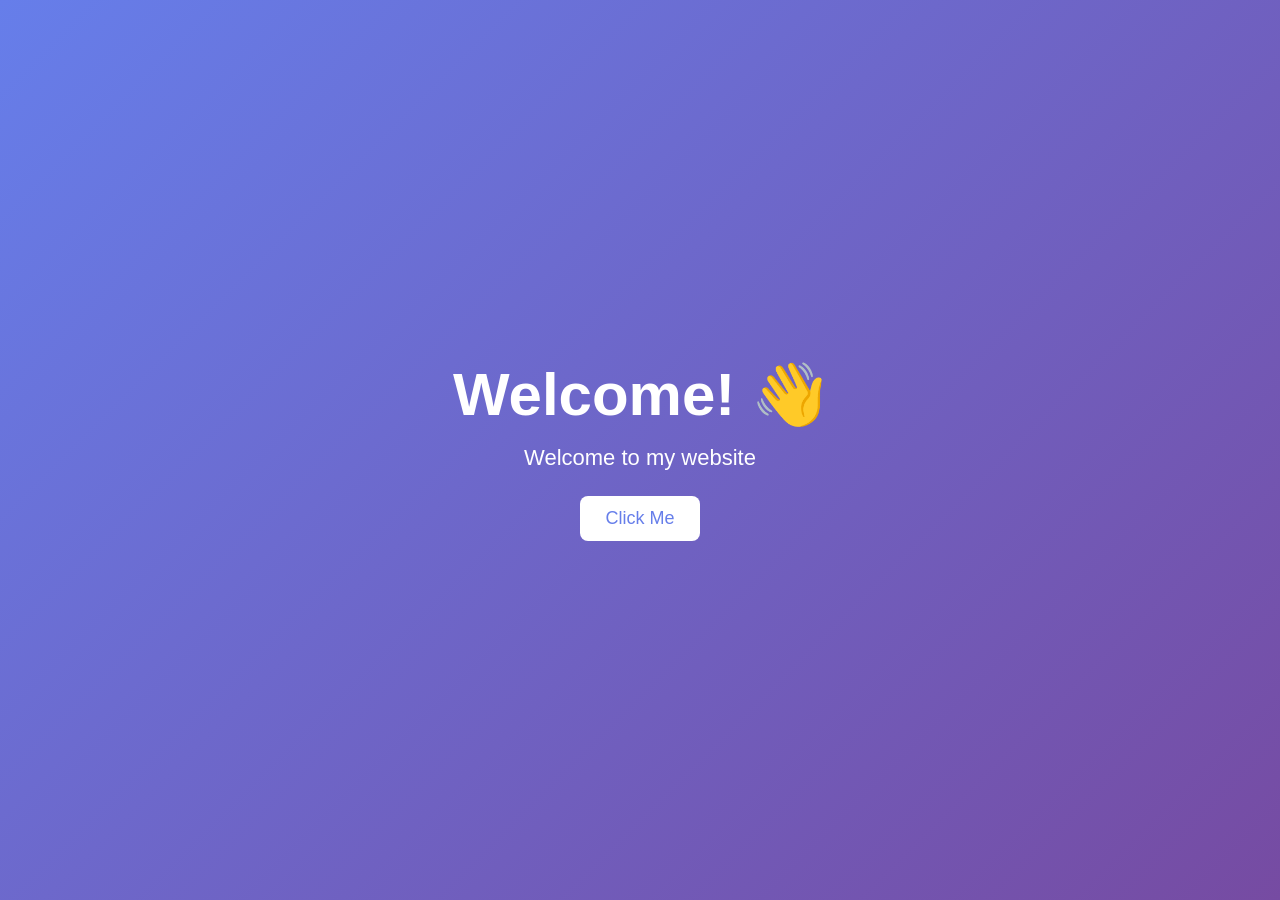
==== index.html @ 15f1fcc9 "Update index.html" ====
<!DOCTYPE html>
<html lang="en">
<head>
  <meta charset="UTF-8">
  <meta name="viewport" content="width=device-width, initial-scale=1.0">
  <title>Welcome</title>

  <style>
    * {
      margin: 0;
      padding: 0;
      box-sizing: border-box;
    }

    body {
      height: 100vh;
      display: flex;
      justify-content: center;
      align-items: center;
      font-family: Arial, sans-serif;
      background: linear-gradient(135deg, #667eea, #764ba2);
    }

    .welcome-box {
      text-align: center;
      color: white;
    }

    h1 {
      font-size: 60px;
      margin-bottom: 15px;
    }

    p {
      font-size: 22px;
      margin-bottom: 25px;
    }

    button {
      padding: 12px 25px;
      border: none;
      border-radius: 8px;
      background: white;
      color: #667eea;
      font-size: 18px;
      cursor: pointer;
    }

    button:hover {
      background: #eee;
    }
  </style>
</head>

<body>

  <div class="welcome-box">
    <h1>Welcome! 👋</h1>
    <p id="message">Welcome to my website</p>
    <button onclick="showMessage()">Click Me</button>
  </div>

  <script>
    function showMessage() {
      document.getElementById("message").textContent =
        "Thanks for visiting! 🎉";
    }
  </script>

</body>
</html>
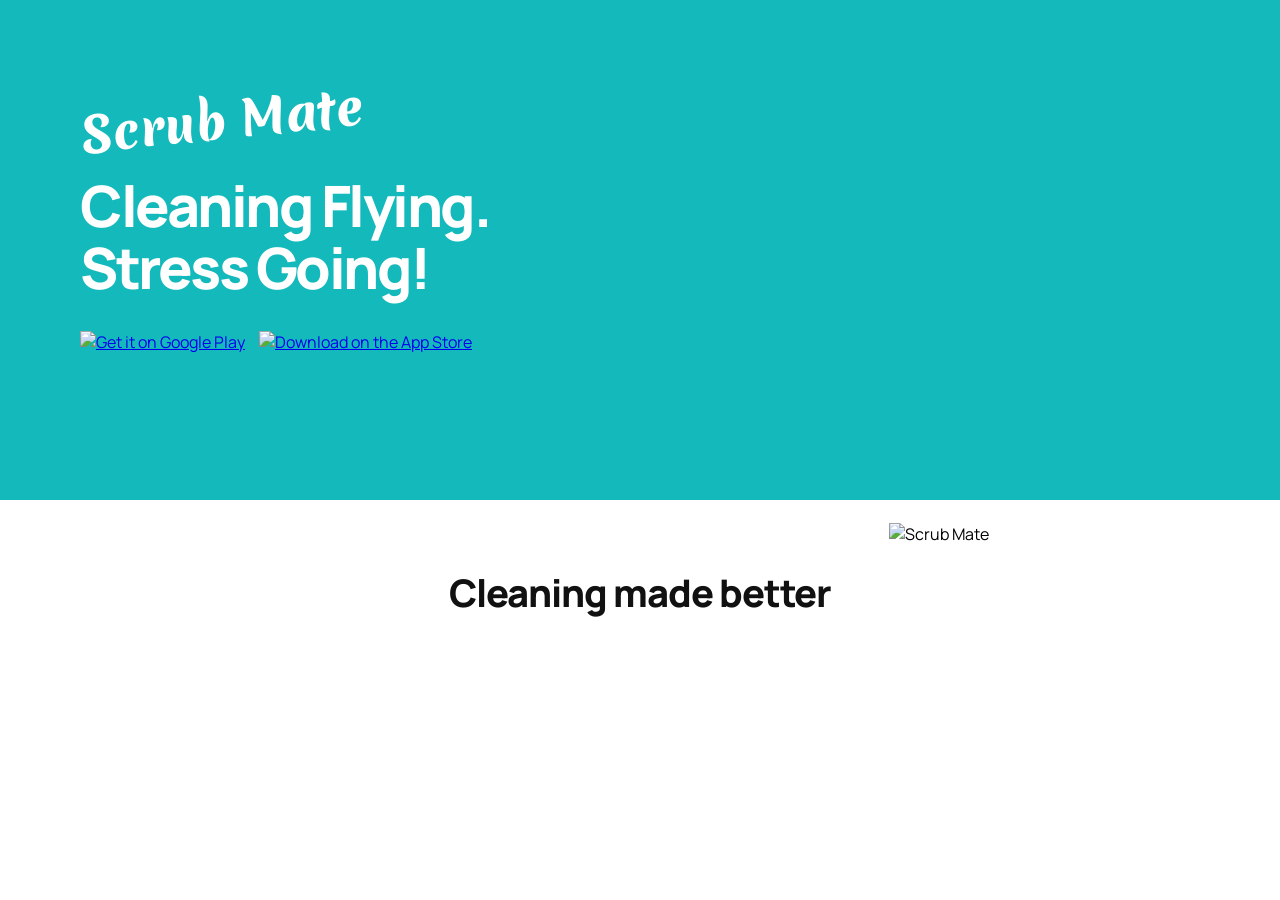
==== commit d9d8ad48: "Update index.html" ====
--- a/index.html
+++ b/index.html
@@ -1,72 +1,535 @@
 <!DOCTYPE html>
 <html lang="en">
 <head>
-  <meta charset="UTF-8">
-  <meta name="viewport" content="width=device-width, initial-scale=1.0">
-  <title>Welcome</title>
-
-  <style>
-    * {
-      margin: 0;
-      padding: 0;
-      box-sizing: border-box;
-    }
-
-    body {
-      height: 100vh;
-      display: flex;
-      justify-content: center;
-      align-items: center;
-      font-family: Arial, sans-serif;
-      background: linear-gradient(135deg, #667eea, #764ba2);
-    }
-
-    .welcome-box {
-      text-align: center;
-      color: white;
-    }
-
-    h1 {
-      font-size: 60px;
-      margin-bottom: 15px;
-    }
-
-    p {
-      font-size: 22px;
-      margin-bottom: 25px;
-    }
-
-    button {
-      padding: 12px 25px;
-      border: none;
-      border-radius: 8px;
-      background: white;
-      color: #667eea;
-      font-size: 18px;
-      cursor: pointer;
-    }
-
-    button:hover {
-      background: #eee;
-    }
-  </style>
+<meta charset="UTF-8">
+<meta name="viewport" content="width=device-width, initial-scale=1.0">
+
+<title>Scrub Mate</title>
+
+<link rel="preconnect" href="https://fonts.googleapis.com">
+<link rel="preconnect" href="https://fonts.gstatic.com" crossorigin>
+<link href="https://fonts.googleapis.com/css2?family=Manrope:wght@500;600;700;800&family=Merienda:wght@700;800&display=swap" rel="stylesheet">
+
+<style>
+
+*{
+    margin:0;
+    padding:0;
+    box-sizing:border-box;
+}
+
+body{
+    font-family:"Manrope",sans-serif;
+    background:#fff;
+}
+
+
+/* =========================
+   HERO - LAPTOP
+========================= */
+
+.scrubHero{
+    width:100%;
+    height:500px;
+    background:#14b9bb;
+
+    display:flex;
+    align-items:center;
+
+    overflow:visible;
+
+    position:relative;
+    z-index:1;
+}
+
+.scrubHeroInner{
+    width:min(1120px, calc(100% - 50px));
+    height:100%;
+    margin:auto;
+
+    display:grid;
+    grid-template-columns:.9fr 1.1fr;
+    align-items:center;
+    gap:45px;
+}
+
+
+/* =========================
+   LEFT
+========================= */
+
+.scrubHeroLeft{
+    position:relative;
+    z-index:5;
+    transform:translateY(-10px);
+}
+
+.scrubLogo{
+    display:inline-block;
+    margin-bottom:30px;
+
+    font-family:"Merienda",cursive;
+    font-size:48px;
+    font-weight:800;
+    line-height:1;
+
+    color:#fff;
+
+    transform:rotate(-6deg);
+    transform-origin:center;
+}
+
+.scrubTitle{
+    max-width:520px;
+
+    color:#fff;
+
+    font-size:57px;
+    font-weight:800;
+    line-height:1.08;
+    letter-spacing:-2.5px;
+}
+
+.scrubTitle span{
+    display:block;
+}
+
+
+/* =========================
+   STORE IMAGES
+========================= */
+
+.scrubStores{
+    margin-top:32px;
+
+    display:flex;
+    align-items:center;
+    gap:14px;
+}
+
+.scrubStores a{
+    display:block;
+}
+
+.scrubStores img{
+    display:block;
+    width:auto;
+    height:52px;
+
+    object-fit:contain;
+
+    transition:transform .18s ease;
+}
+
+.scrubStores a:hover img{
+    transform:translateY(-2px);
+}
+
+.scrubStores a:active img{
+    transform:scale(.97);
+}
+
+
+/* =========================
+   RIGHT IMAGE - LAPTOP
+========================= */
+
+.scrubHeroRight{
+    position:relative;
+
+    width:100%;
+    height:100%;
+
+    display:flex;
+    align-items:flex-end;
+    justify-content:center;
+
+    overflow:visible;
+}
+
+.scrubHeroImage{
+    display:block;
+    width:auto;
+
+    max-width:680px;
+    max-height:485px;
+
+    object-fit:contain;
+
+    /* LAPTOP LOCKED */
+    transform:translate(35px, 45px);
+
+    position:relative;
+    z-index:3;
+}
+
+
+/* =========================
+   CLEANING MADE BETTER
+========================= */
+
+.cleaningBetterSection{
+    width:100%;
+    padding:70px 15px 35px;
+
+    background:#fff;
+    text-align:center;
+}
+
+.cleaningBetterSection h2{
+    margin:0;
+
+    color:#111;
+
+    font-family:"Manrope",sans-serif;
+    font-size:38px;
+    font-weight:800;
+    line-height:1.2;
+    letter-spacing:-1.2px;
+
+    white-space:nowrap;
+}
+
+
+/* =========================
+   TABLET
+========================= */
+
+@media(max-width:900px){
+
+    .scrubLogo{
+        font-size:42px;
+    }
+
+    .scrubTitle{
+        font-size:48px;
+    }
+
+    .scrubHeroImage{
+        max-width:540px;
+        max-height:450px;
+
+        transform:translate(20px, 28px);
+    }
+}
+
+
+/* =========================
+   MOBILE
+========================= */
+
+@media(max-width:700px){
+
+    .scrubHero{
+        width:100%;
+
+        height:650px;
+        min-height:0;
+
+        background:#14b9bb;
+
+        display:block;
+        position:relative;
+
+        overflow:visible;
+
+        /* HEADING KONCHAM KINDA */
+        margin-bottom:82px;
+    }
+
+
+    .scrubHeroInner{
+        width:100%;
+
+        height:650px;
+        min-height:0;
+
+        margin:0;
+
+        padding:
+            calc(env(safe-area-inset-top, 0px) + 22px)
+            14px
+            0;
+
+        display:flex;
+        flex-direction:column;
+
+        gap:0;
+
+        text-align:center;
+    }
+
+
+    .scrubHeroLeft{
+        width:100%;
+
+        display:flex;
+        flex-direction:column;
+        align-items:center;
+
+        transform:none;
+
+        position:relative;
+        z-index:5;
+    }
+
+
+    .scrubLogo{
+        display:inline-block;
+
+        margin:0 0 38px;
+
+        font-size:39px;
+        line-height:1;
+
+        transform:rotate(-6deg);
+    }
+
+
+    .scrubTitle{
+        width:100%;
+        max-width:390px;
+
+        margin:0 auto;
+
+        font-size:42px;
+        line-height:1.08;
+        letter-spacing:-1.8px;
+
+        text-align:center;
+    }
+
+
+    .scrubStores{
+        width:100%;
+
+        margin-top:38px;
+
+        display:flex;
+        align-items:center;
+        justify-content:center;
+
+        gap:12px;
+    }
+
+
+    .scrubStores img{
+        width:auto;
+        height:45px;
+    }
+
+
+    /* =========================
+       MAIN IMAGE
+    ========================= */
+
+    .scrubHeroRight{
+        width:100%;
+        height:auto;
+        min-height:0;
+
+        margin-top:48px;
+
+        display:flex;
+        align-items:flex-start;
+        justify-content:center;
+
+        overflow:visible;
+
+        position:relative;
+        z-index:3;
+    }
+
+
+    .scrubHeroImage{
+        display:block;
+
+        width:100%;
+        max-width:470px;
+
+        height:auto;
+        max-height:none;
+
+        object-fit:contain;
+
+        transform:none;
+
+        position:relative;
+        z-index:3;
+    }
+
+
+    /* =========================
+       MOBILE NEXT SECTION
+    ========================= */
+
+    .cleaningBetterSection{
+        padding:10px 10px 25px;
+    }
+
+    .cleaningBetterSection h2{
+        /* FONT SIZE REDUCED */
+        font-size:24px;
+        line-height:1.2;
+        letter-spacing:-0.5px;
+
+        white-space:nowrap;
+    }
+}
+
+
+/* =========================
+   SMALL MOBILE
+========================= */
+
+@media(max-width:390px){
+
+    .scrubHero{
+        height:620px;
+
+        /* KONCHAM KINDA */
+        margin-bottom:72px;
+    }
+
+
+    .scrubHeroInner{
+        height:620px;
+
+        padding-top:
+            calc(env(safe-area-inset-top, 0px) + 18px);
+
+        padding-left:10px;
+        padding-right:10px;
+    }
+
+
+    .scrubLogo{
+        font-size:35px;
+        margin-bottom:32px;
+    }
+
+
+    .scrubTitle{
+        max-width:355px;
+
+        font-size:37px;
+        line-height:1.08;
+    }
+
+
+    .scrubStores{
+        margin-top:32px;
+        gap:9px;
+    }
+
+
+    .scrubStores img{
+        height:40px;
+    }
+
+
+    .scrubHeroRight{
+        margin-top:42px;
+    }
+
+
+    .scrubHeroImage{
+        width:100%;
+        max-width:430px;
+
+        height:auto;
+        max-height:none;
+
+        transform:none;
+    }
+
+
+    .cleaningBetterSection{
+        padding:8px 8px 25px;
+    }
+
+
+    .cleaningBetterSection h2{
+        /* SMALL MOBILE TEXT */
+        font-size:22px;
+        letter-spacing:-0.4px;
+
+        white-space:nowrap;
+    }
+}
+
+</style>
 </head>
 
 <body>
 
-  <div class="welcome-box">
-    <h1>Welcome! 👋</h1>
-    <p id="message">Welcome to my website</p>
-    <button onclick="showMessage()">Click Me</button>
-  </div>
-
-  <script>
-    function showMessage() {
-      document.getElementById("message").textContent =
-        "Thanks for visiting! 🎉";
-    }
-  </script>
+
+<!-- =========================
+     HERO
+========================= -->
+
+<section class="scrubHero">
+
+    <div class="scrubHeroInner">
+
+
+        <!-- LEFT -->
+        <div class="scrubHeroLeft">
+
+            <div class="scrubLogo">
+                Scrub Mate
+            </div>
+
+
+            <h1 class="scrubTitle">
+                Cleaning Flying.
+                <span>Stress Going!</span>
+            </h1>
+
+
+            <div class="scrubStores">
+
+                <a href="#">
+                    <img
+                        src="google.avif"
+                        alt="Get it on Google Play">
+                </a>
+
+                <a href="#">
+                    <img
+                        src="app.avif"
+                        alt="Download on the App Store">
+                </a>
+
+            </div>
+
+        </div>
+
+
+        <!-- RIGHT -->
+        <div class="scrubHeroRight">
+
+            <img
+                src="main.webp"
+                class="scrubHeroImage"
+                alt="Scrub Mate">
+
+        </div>
+
+
+    </div>
+
+</section>
+
+
+<!-- =========================
+     CLEANING MADE BETTER
+========================= -->
+
+<section class="cleaningBetterSection">
+    <h2>Cleaning made better</h2>
+</section>
+
 
 </body>
 </html>
-
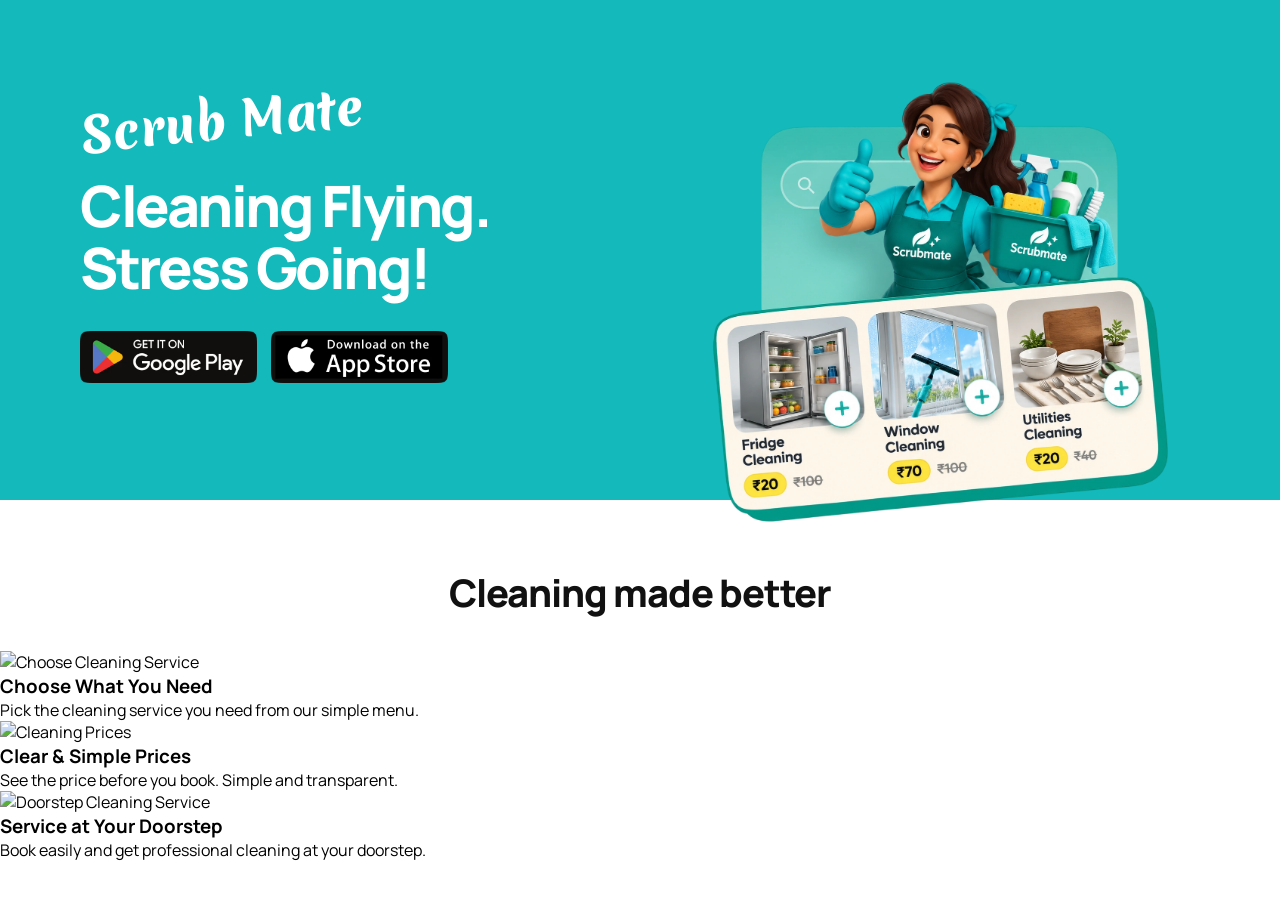
==== commit 7daa67fd: "Update index.html" ====
--- a/index.html
+++ b/index.html
@@ -459,6 +459,7 @@
 }
 
 </style>
+ <link rel="stylesheet" href="rights.css">
 </head>
 
 <body>
@@ -529,7 +530,66 @@
 <section class="cleaningBetterSection">
     <h2>Cleaning made better</h2>
 </section>
-
+<section class="scrubBenefits">
+
+    <!-- CARD 1 : MENU -->
+    <div class="scrubBenefitCard">
+
+        <div class="scrubBenefitImage">
+            <img src="f1.webp" alt="Choose Cleaning Service">
+
+            <span class="scrubImageLine"></span>
+        </div>
+
+        <div class="scrubBenefitContent">
+            <h3>Choose What You Need</h3>
+
+            <p>
+                Pick the cleaning service you need from our simple menu.
+            </p>
+        </div>
+
+    </div>
+
+
+    <!-- CARD 2 : PRICES -->
+    <div class="scrubBenefitCard">
+
+        <div class="scrubBenefitImage">
+            <img src="f2.webp" alt="Cleaning Prices">
+
+            <span class="scrubImageLine"></span>
+        </div>
+
+        <div class="scrubBenefitContent">
+            <h3>Clear & Simple Prices</h3>
+
+            <p>
+                See the price before you book. Simple and transparent.
+            </p>
+        </div>
+
+    </div>
+
+
+    <!-- CARD 3 : DOORSTEP -->
+    <div class="scrubBenefitCard scrubDoorstepCard">
+
+        <div class="scrubBenefitImage">
+            <img src="f3.webp" alt="Doorstep Cleaning Service">
+        </div>
+
+        <div class="scrubBenefitContent">
+            <h3>Service at Your Doorstep</h3>
+
+            <p>
+                Book easily and get professional cleaning at your doorstep.
+            </p>
+        </div>
+
+    </div>
+
+</section>
 
 </body>
 </html>
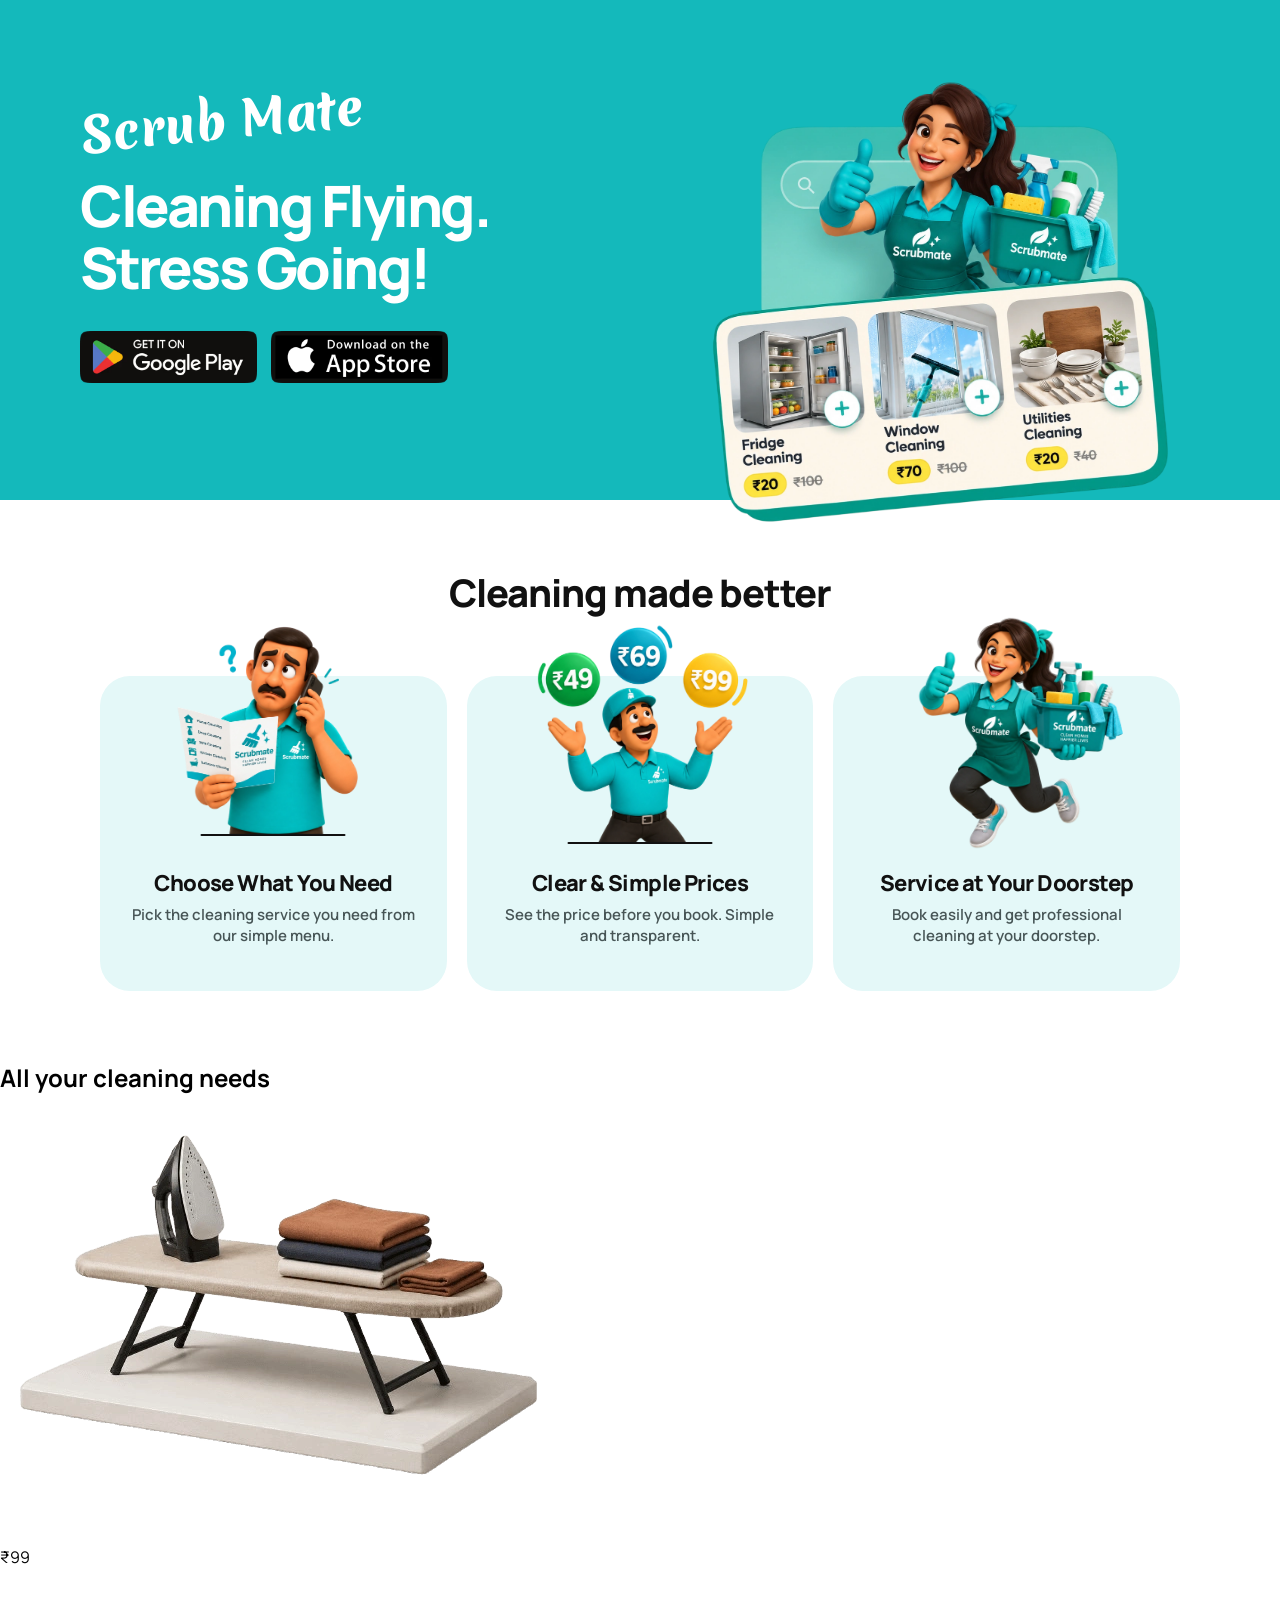
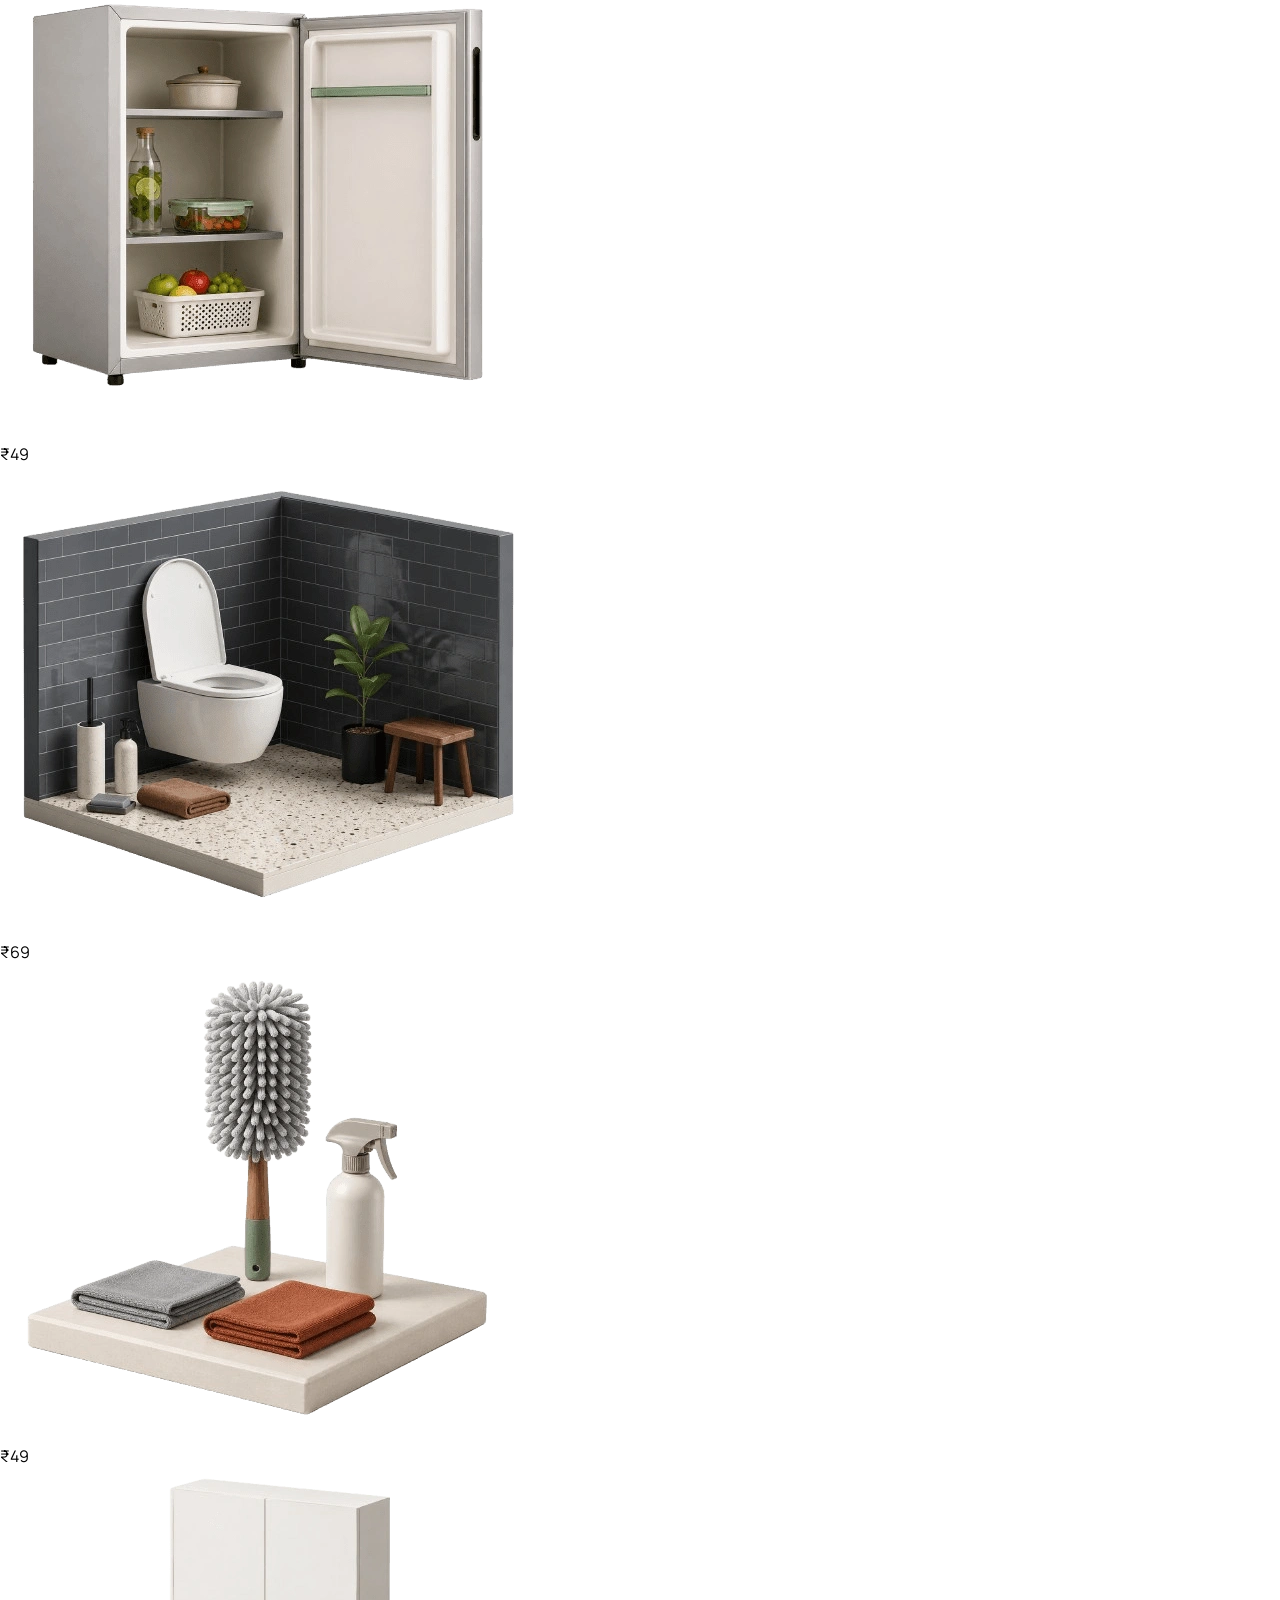
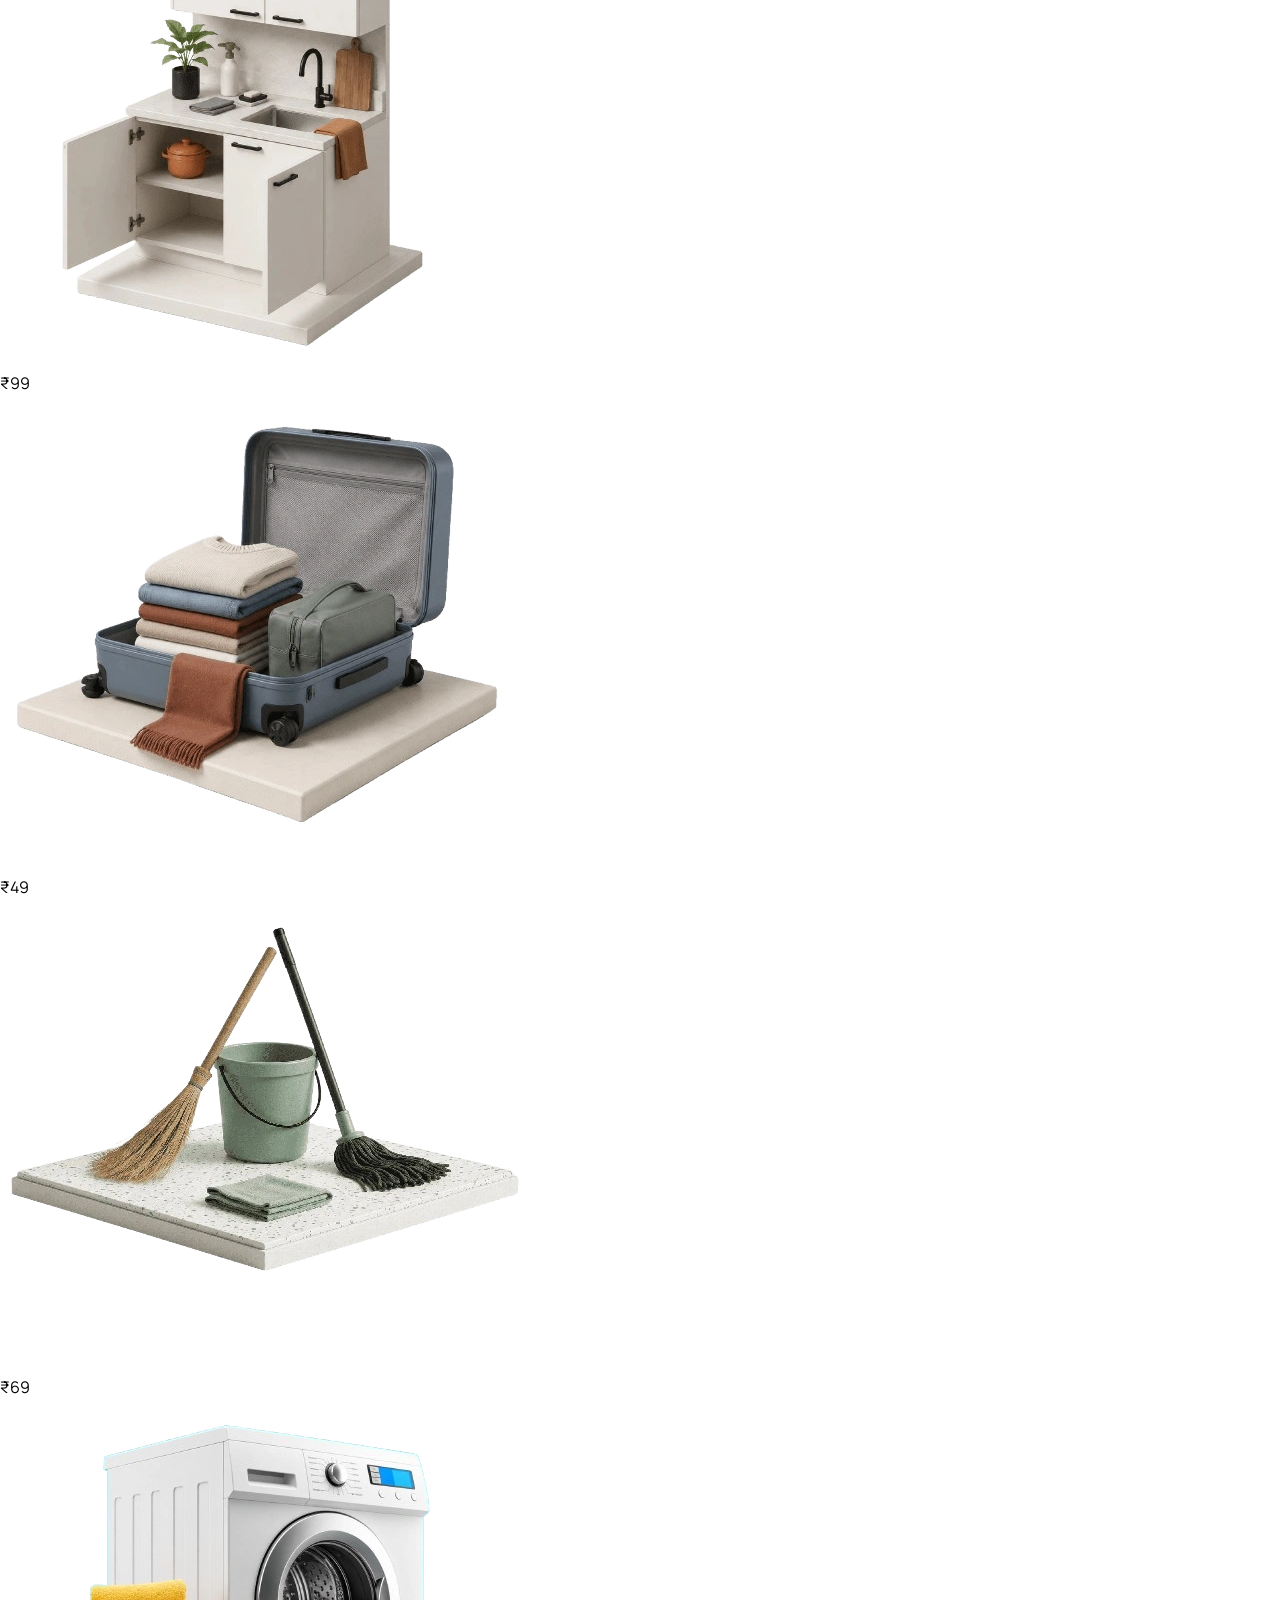
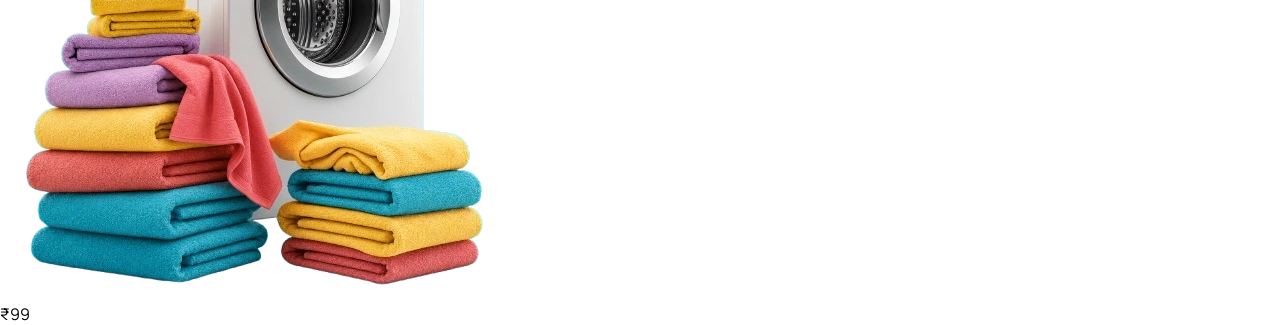
==== commit 413dedc3: "Update index.html" ====
--- a/index.html
+++ b/index.html
@@ -460,6 +460,7 @@
 
 </style>
  <link rel="stylesheet" href="rights.css">
+  <link rel="stylesheet" href="norights.css">
 </head>
 
 <body>
@@ -590,6 +591,67 @@
     </div>
 
 </section>
-
+<section class="scrubNeedsSection">
+    <h2>All your cleaning needs</h2>
+</section>
+<section class="scrubNeedsGrid">
+
+    <div class="scrubNeedItem">
+        <div class="scrubNeedImage">
+            <img src="service/1.webp" alt="Cleaning Service">
+        </div>
+        <div class="scrubNeedPrice">₹99</div>
+    </div>
+
+    <div class="scrubNeedItem">
+        <div class="scrubNeedImage">
+            <img src="service/2.webp" alt="Cleaning Service">
+        </div>
+        <div class="scrubNeedPrice">₹49</div>
+    </div>
+
+    <div class="scrubNeedItem">
+        <div class="scrubNeedImage">
+            <img src="service/3.webp" alt="Cleaning Service">
+        </div>
+        <div class="scrubNeedPrice">₹69</div>
+    </div>
+
+    <div class="scrubNeedItem">
+        <div class="scrubNeedImage">
+            <img src="service/4.webp" alt="Cleaning Service">
+        </div>
+        <div class="scrubNeedPrice">₹49</div>
+    </div>
+
+    <div class="scrubNeedItem">
+        <div class="scrubNeedImage">
+            <img src="service/5.webp" alt="Cleaning Service">
+        </div>
+        <div class="scrubNeedPrice">₹99</div>
+    </div>
+
+    <div class="scrubNeedItem">
+        <div class="scrubNeedImage">
+            <img src="service/6.webp" alt="Cleaning Service">
+        </div>
+        <div class="scrubNeedPrice">₹49</div>
+    </div>
+
+    <div class="scrubNeedItem">
+        <div class="scrubNeedImage">
+            <img src="service/7.webp" alt="Cleaning Service">
+        </div>
+        <div class="scrubNeedPrice">₹69</div>
+    </div>
+
+    <div class="scrubNeedItem">
+        <div class="scrubNeedImage">
+            <img src="service/8.webp" alt="Cleaning Service">
+        </div>
+        <div class="scrubNeedPrice">₹99</div>
+    </div>
+
+</section>
 </body>
 </html>
--- a/rights.css
+++ b/rights.css
@@ -0,0 +1,451 @@
+/* =========================
+   SCRUB MATE BENEFITS
+========================= */
+
+.scrubBenefits{
+    width:min(1080px, calc(100% - 40px));
+    margin:25px auto 70px;
+
+    display:grid;
+    grid-template-columns:repeat(3, 1fr);
+    gap:20px;
+}
+
+
+/* =========================
+   CARD
+========================= */
+
+.scrubBenefitCard{
+    width:100%;
+    min-width:0;
+    min-height:315px;
+
+    background:#e4f8f8;
+
+    border-radius:30px;
+
+    display:flex;
+    flex-direction:column;
+
+    position:relative;
+    overflow:visible;
+}
+
+
+/* =========================
+   IMAGE
+========================= */
+
+.scrubBenefitImage{
+    width:100%;
+    height:190px;
+
+    display:flex;
+    align-items:flex-end;
+    justify-content:center;
+
+    position:relative;
+}
+
+
+.scrubBenefitImage img{
+    display:block;
+
+    width:auto;
+    max-width:94%;
+    height:230px;
+
+    object-fit:contain;
+
+    transform:translateY(-22px);
+
+    position:relative;
+
+    /* IMAGE BELOW LINE */
+    z-index:2;
+}
+
+
+/* =========================
+   BLACK LINE
+   CARD 1 + CARD 2 ONLY
+========================= */
+
+.scrubImageLine{
+    position:absolute;
+
+    left:50%;
+    bottom:22px;
+
+    transform:translateX(-50%);
+
+    width:145px;
+    height:1.5px;
+
+    background:#111;
+
+    border-radius:20px;
+
+    /* ABOVE IMAGE / WHITE GAP */
+    z-index:5;
+
+    pointer-events:none;
+}
+
+
+/* =========================
+   FIRST CARD LINE ONLY
+   LITTLE MORE UP
+========================= */
+
+.scrubBenefitCard:first-child .scrubImageLine{
+    bottom:30px;
+}
+
+
+/* =========================
+   THIRD IMAGE ONLY
+========================= */
+
+.scrubDoorstepCard .scrubBenefitImage img{
+    height:250px;
+    max-width:98%;
+
+    /* BIGGER + LOWER */
+    transform:translateY(-8px);
+
+    position:relative;
+    z-index:2;
+}
+
+
+/* =========================
+   CONTENT
+========================= */
+
+.scrubBenefitContent{
+    width:100%;
+
+    padding:5px 22px 16px;
+
+    text-align:center;
+}
+
+
+.scrubBenefitContent h3{
+    margin:0 auto 8px;
+
+    color:#111;
+
+    font-size:22px;
+    font-weight:800;
+    line-height:1.15;
+
+    letter-spacing:-0.6px;
+}
+
+
+.scrubBenefitContent p{
+    max-width:285px;
+
+    margin:0 auto;
+
+    color:#475556;
+
+    font-size:15px;
+    font-weight:600;
+    line-height:1.4;
+}
+
+
+/* =========================
+   TABLET
+========================= */
+
+@media(max-width:900px){
+
+    .scrubBenefits{
+        width:calc(100% - 30px);
+        gap:16px;
+    }
+
+
+    .scrubBenefitCard{
+        min-height:305px;
+
+        border-radius:25px;
+    }
+
+
+    .scrubBenefitImage{
+        height:180px;
+    }
+
+
+    .scrubBenefitImage img{
+        max-width:94%;
+
+        height:215px;
+
+        transform:translateY(-20px);
+
+        position:relative;
+        z-index:2;
+    }
+
+
+    .scrubImageLine{
+        width:130px;
+
+        bottom:20px;
+
+        z-index:5;
+    }
+
+
+    /* FIRST CARD LINE ONLY */
+
+    .scrubBenefitCard:first-child .scrubImageLine{
+        bottom:28px;
+    }
+
+
+    /* THIRD IMAGE */
+
+    .scrubDoorstepCard .scrubBenefitImage img{
+        height:235px;
+        max-width:98%;
+
+        transform:translateY(-7px);
+    }
+
+
+    .scrubBenefitContent{
+        padding:4px 18px 15px;
+    }
+
+
+    .scrubBenefitContent h3{
+        font-size:19px;
+
+        margin-bottom:7px;
+    }
+
+
+    .scrubBenefitContent p{
+        font-size:14px;
+
+        line-height:1.4;
+    }
+}
+
+
+/* =========================
+   MOBILE
+========================= */
+
+@media(max-width:700px){
+
+    .scrubBenefits{
+        width:calc(100% - 32px);
+
+        margin:30px auto 50px;
+
+        display:grid;
+        grid-template-columns:1fr;
+
+        /* CARDS / IMAGES DON'T MIX */
+        gap:65px;
+    }
+
+
+    .scrubBenefitCard{
+        width:100%;
+        max-width:390px;
+
+        min-height:310px;
+
+        margin:0 auto;
+
+        border-radius:26px;
+
+        background:#e4f8f8;
+
+        overflow:visible;
+    }
+
+
+    .scrubBenefitImage{
+        height:185px;
+
+        position:relative;
+    }
+
+
+    .scrubBenefitImage img{
+        width:auto;
+
+        max-width:95%;
+        height:225px;
+
+        object-fit:contain;
+
+        transform:translateY(-20px);
+
+        position:relative;
+        z-index:2;
+    }
+
+
+    /* =========================
+       BLACK LINE
+    ========================= */
+
+    .scrubImageLine{
+        width:140px;
+        height:1.5px;
+
+        bottom:21px;
+
+        background:#111;
+
+        z-index:5;
+    }
+
+
+    /* 1ST CARD LINE ONLY - MORE UP */
+
+    .scrubBenefitCard:first-child .scrubImageLine{
+        bottom:29px;
+    }
+
+
+    /* =========================
+       THIRD IMAGE
+       BIGGER + LOWER
+    ========================= */
+
+    .scrubDoorstepCard .scrubBenefitImage img{
+        height:250px;
+        max-width:100%;
+
+        transform:translateY(-5px);
+
+        position:relative;
+        z-index:2;
+    }
+
+
+    .scrubBenefitContent{
+        padding:4px 18px 15px;
+    }
+
+
+    .scrubBenefitContent h3{
+        margin:0 0 7px;
+
+        font-size:20px;
+        font-weight:800;
+        line-height:1.15;
+    }
+
+
+    .scrubBenefitContent p{
+        max-width:310px;
+
+        margin:0 auto;
+
+        font-size:14px;
+        font-weight:600;
+        line-height:1.4;
+    }
+}
+
+
+/* =========================
+   SMALL MOBILE
+========================= */
+
+@media(max-width:390px){
+
+    .scrubBenefits{
+        width:calc(100% - 26px);
+
+        gap:60px;
+    }
+
+
+    .scrubBenefitCard{
+        min-height:300px;
+
+        border-radius:24px;
+    }
+
+
+    .scrubBenefitImage{
+        height:180px;
+    }
+
+
+    .scrubBenefitImage img{
+        max-width:96%;
+
+        height:218px;
+
+        transform:translateY(-19px);
+
+        position:relative;
+        z-index:2;
+    }
+
+
+    .scrubImageLine{
+        width:125px;
+
+        bottom:20px;
+
+        z-index:5;
+    }
+
+
+    /* 1ST CARD LINE ONLY - MORE UP */
+
+    .scrubBenefitCard:first-child .scrubImageLine{
+        bottom:28px;
+    }
+
+
+    /* =========================
+       THIRD IMAGE
+    ========================= */
+
+    .scrubDoorstepCard .scrubBenefitImage img{
+        height:242px;
+        max-width:100%;
+
+        transform:translateY(-4px);
+
+        position:relative;
+        z-index:2;
+    }
+
+
+    .scrubBenefitContent{
+        padding:3px 15px 14px;
+    }
+
+
+    .scrubBenefitContent h3{
+        font-size:19px;
+
+        margin-bottom:6px;
+    }
+
+
+    .scrubBenefitContent p{
+        font-size:13.5px;
+
+        line-height:1.4;
+    }
+}
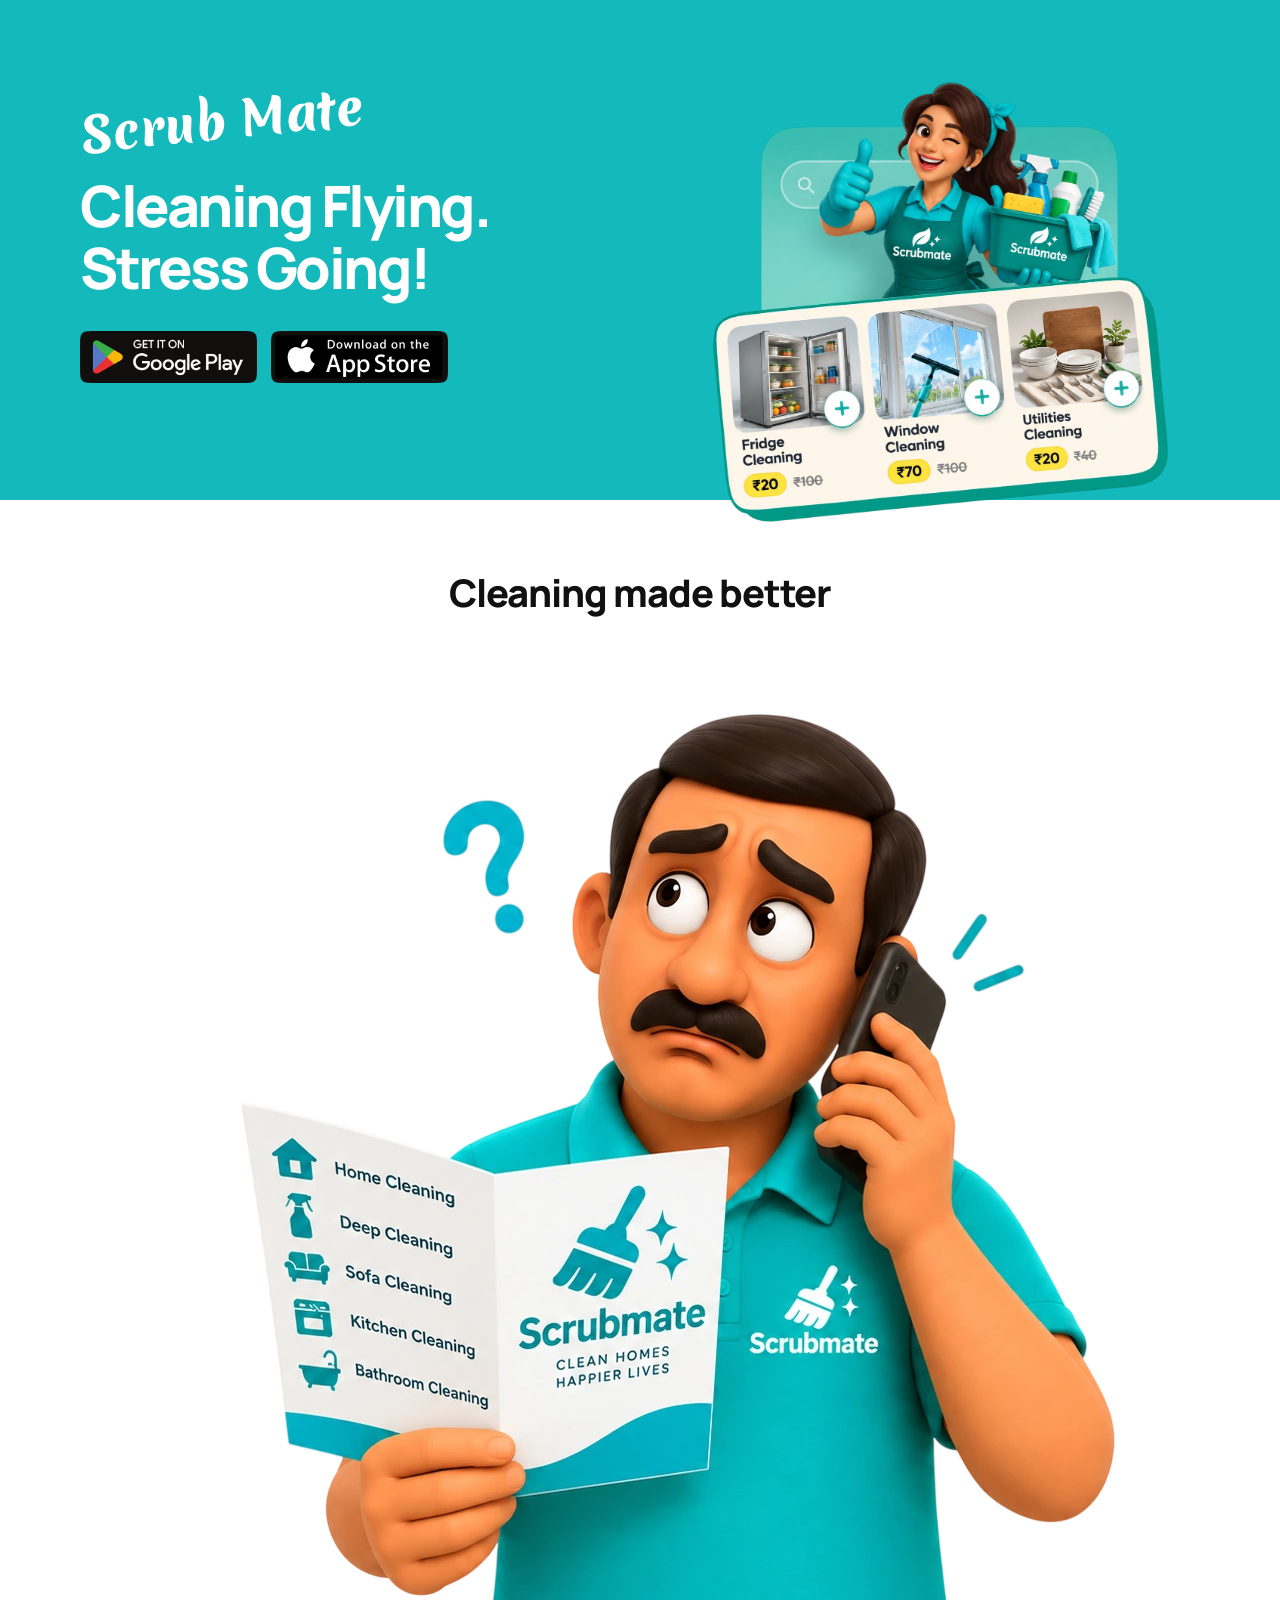
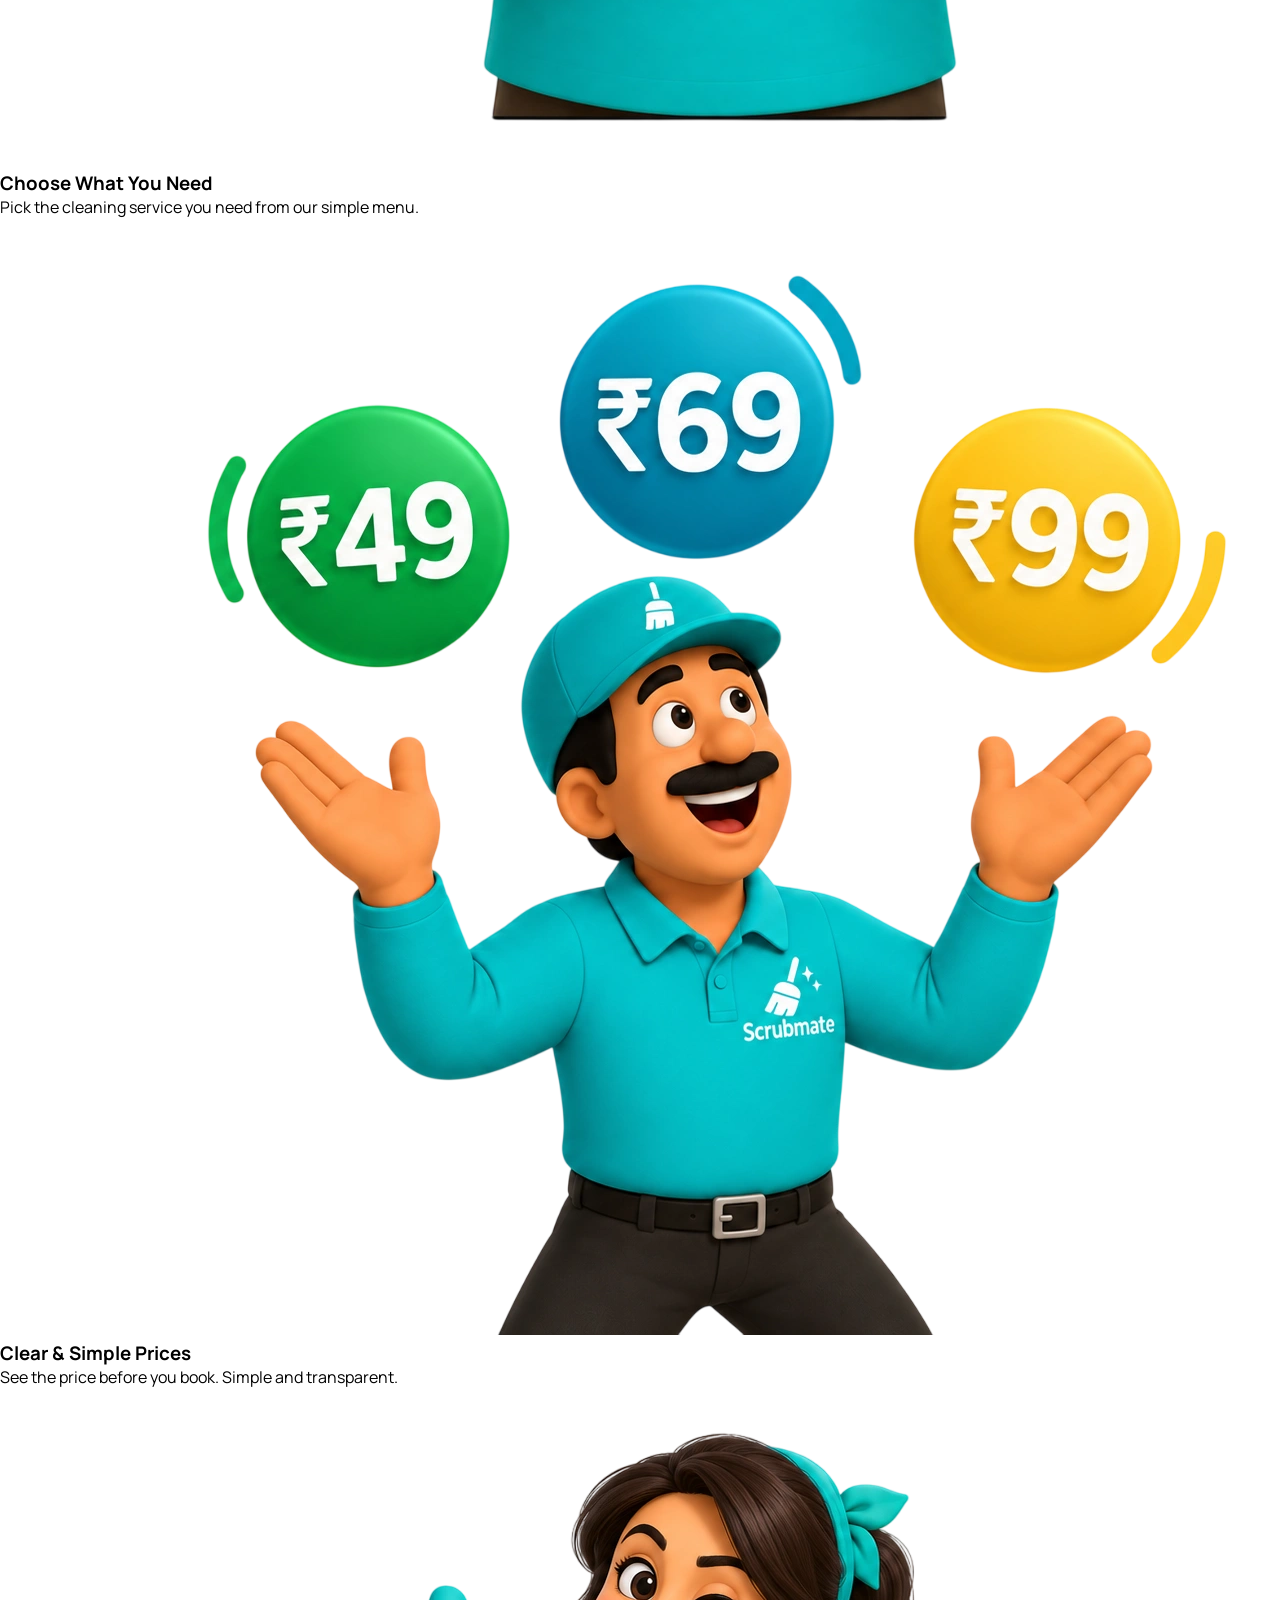
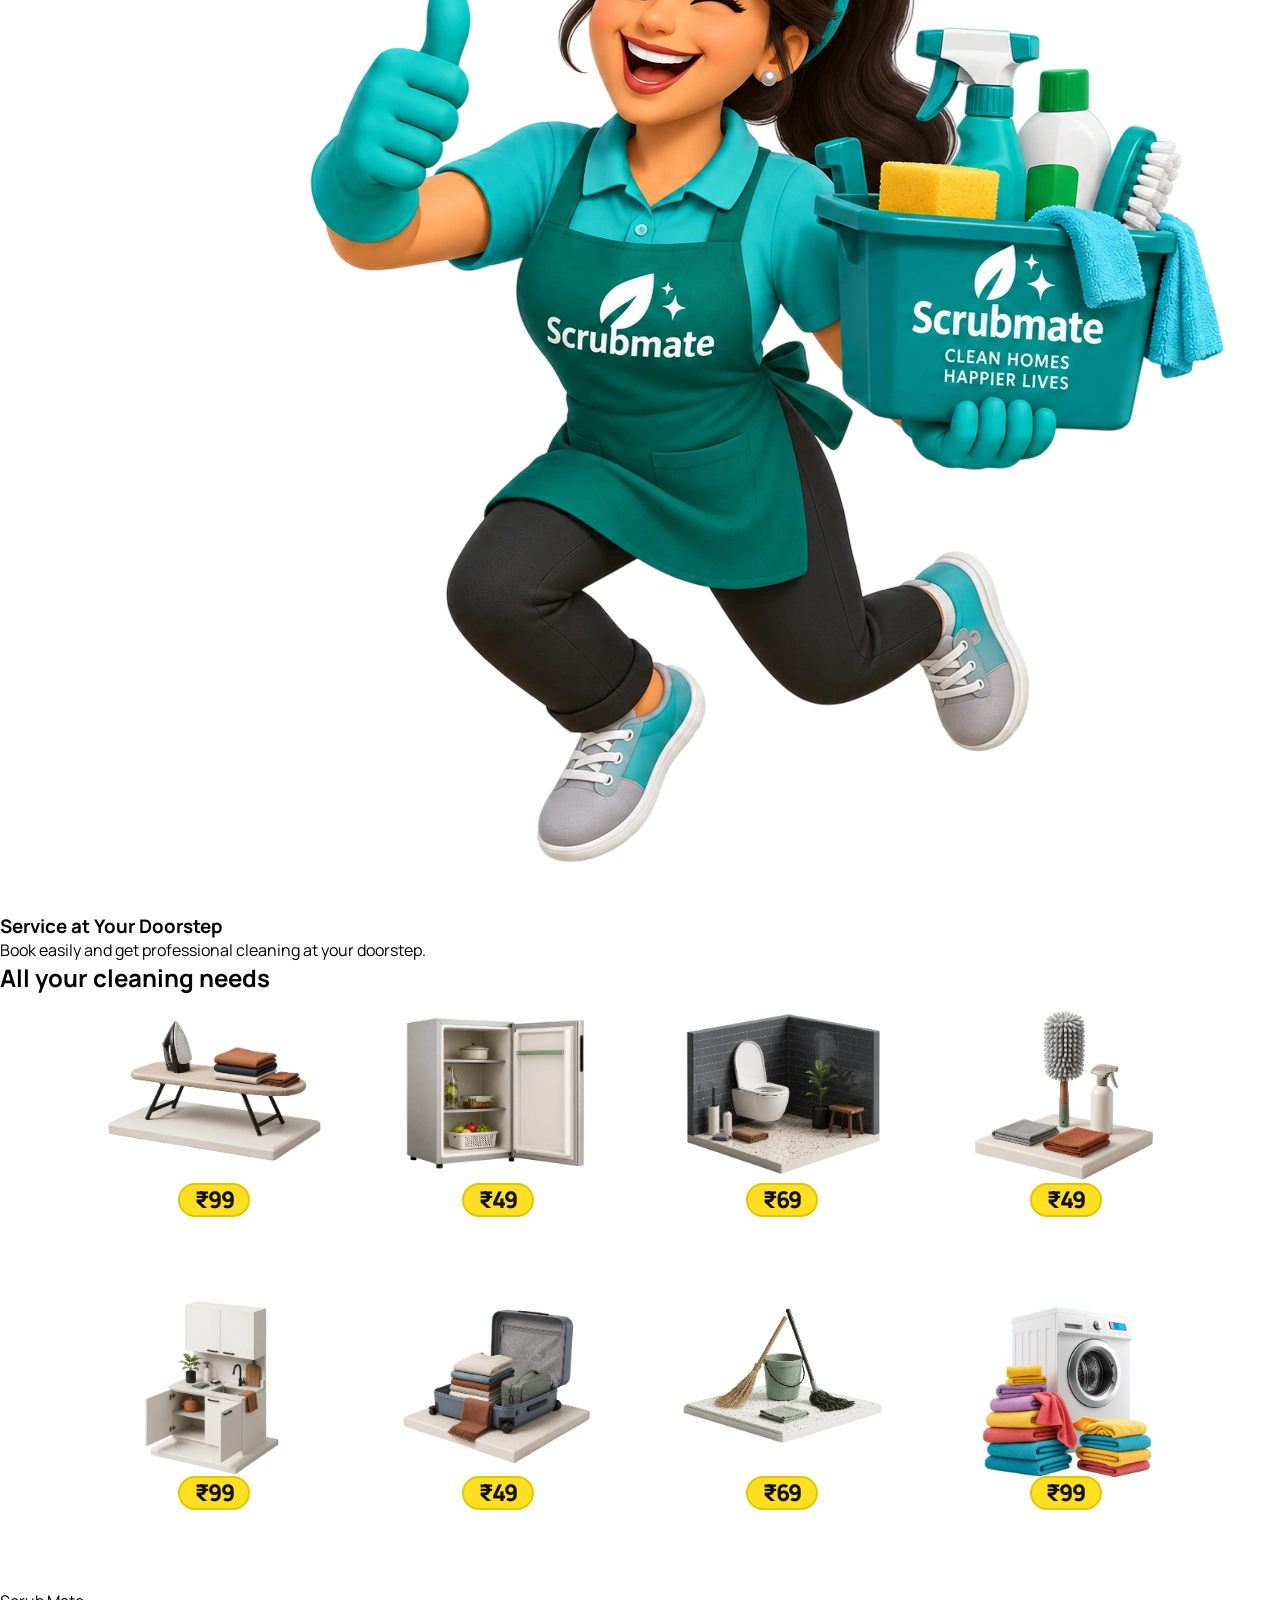
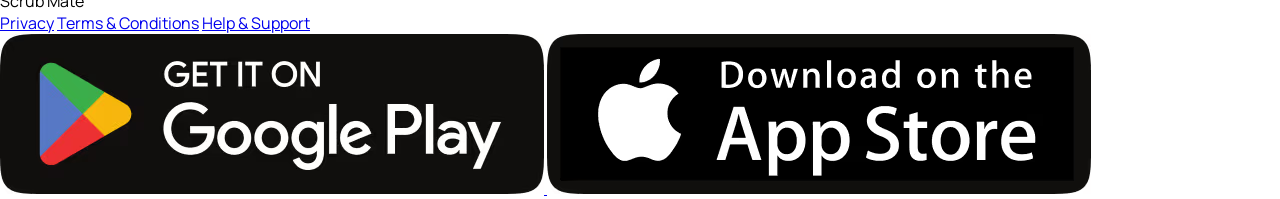
==== commit feafbcb0: "Update index.html" ====
--- a/index.html
+++ b/index.html
@@ -653,5 +653,55 @@
     </div>
 
 </section>
+<!-- =========================
+     SCRUB MATE FOOTER
+========================= -->
+
+<footer class="scrubFooter">
+
+    <div class="scrubFooterInner">
+
+        <!-- LEFT -->
+        <div class="scrubFooterLeft">
+
+            <div class="scrubFooterLogo">
+                Scrub Mate
+            </div>
+
+            <nav class="scrubFooterLinks">
+
+                <a href="#">Privacy</a>
+
+                <a href="#">Terms &amp; Conditions</a>
+
+                <a href="#">Help &amp; Support</a>
+
+            </nav>
+
+        </div>
+
+
+        <!-- APP DOWNLOAD -->
+        <div class="scrubFooterStores">
+
+            <a href="#" aria-label="Download on Google Play">
+                <img
+                    src="google.avif"
+                    alt="Get it on Google Play"
+                >
+            </a>
+
+            <a href="#" aria-label="Download on App Store">
+                <img
+                    src="app.avif"
+                    alt="Download on the App Store"
+                >
+            </a>
+
+        </div>
+
+    </div>
+
+</footer>
 </body>
 </html>
--- a/rights.css
+++ b/rights.css
@@ -1,35 +1,33 @@
 /* =========================
-   SCRUB MATE BENEFITS
-========================= */
-
-.scrubBenefits{
+   ALL CLEANING NEEDS GRID
+========================= */
+
+.scrubNeedsGrid{
     width:min(1080px, calc(100% - 40px));
-    margin:25px auto 70px;
+
+    margin:5px auto 80px;
 
     display:grid;
-    grid-template-columns:repeat(3, 1fr);
-    gap:20px;
-}
-
-
-/* =========================
-   CARD
-========================= */
-
-.scrubBenefitCard{
+    grid-template-columns:repeat(4, 1fr);
+
+    column-gap:55px;
+    row-gap:75px;
+}
+
+
+/* =========================
+   EACH SERVICE
+========================= */
+
+.scrubNeedItem{
     width:100%;
-    min-width:0;
-    min-height:315px;
-
-    background:#e4f8f8;
-
-    border-radius:30px;
 
     display:flex;
     flex-direction:column;
-
-    position:relative;
-    overflow:visible;
+    align-items:center;
+    justify-content:flex-start;
+
+    position:relative;
 }
 
 
@@ -37,7 +35,7 @@
    IMAGE
 ========================= */
 
-.scrubBenefitImage{
+.scrubNeedImage{
     width:100%;
     height:190px;
 
@@ -49,113 +47,59 @@
 }
 
 
-.scrubBenefitImage img{
+.scrubNeedImage img{
     display:block;
 
     width:auto;
-    max-width:94%;
-    height:230px;
+    max-width:100%;
+    height:185px;
 
     object-fit:contain;
 
-    transform:translateY(-22px);
-
-    position:relative;
-
-    /* IMAGE BELOW LINE */
-    z-index:2;
-}
-
-
-/* =========================
-   BLACK LINE
-   CARD 1 + CARD 2 ONLY
-========================= */
-
-.scrubImageLine{
-    position:absolute;
-
-    left:50%;
-    bottom:22px;
-
-    transform:translateX(-50%);
-
-    width:145px;
-    height:1.5px;
-
-    background:#111;
-
-    border-radius:20px;
-
-    /* ABOVE IMAGE / WHITE GAP */
+    position:relative;
+    z-index:1;
+}
+
+
+/* =========================
+   PRICE BADGE
+========================= */
+
+.scrubNeedPrice{
+    position:relative;
     z-index:5;
 
-    pointer-events:none;
-}
-
-
-/* =========================
-   FIRST CARD LINE ONLY
-   LITTLE MORE UP
-========================= */
-
-.scrubBenefitCard:first-child .scrubImageLine{
-    bottom:30px;
-}
-
-
-/* =========================
-   THIRD IMAGE ONLY
-========================= */
-
-.scrubDoorstepCard .scrubBenefitImage img{
-    height:250px;
-    max-width:98%;
-
-    /* BIGGER + LOWER */
-    transform:translateY(-8px);
-
-    position:relative;
-    z-index:2;
-}
-
-
-/* =========================
-   CONTENT
-========================= */
-
-.scrubBenefitContent{
-    width:100%;
-
-    padding:5px 22px 16px;
-
-    text-align:center;
-}
-
-
-.scrubBenefitContent h3{
-    margin:0 auto 8px;
+    /* IMAGE KI CLOSE */
+    margin-top:-6px;
+
+    /* COMPACT PRICE BOX */
+    min-width:72px;
+    height:34px;
+
+    padding:0 11px;
+
+    display:flex;
+    align-items:center;
+    justify-content:center;
+
+    background:#ffdf21;
+
+    border:2px solid #e2c600;
+
+    border-radius:18px;
 
     color:#111;
 
-    font-size:22px;
-    font-weight:800;
-    line-height:1.15;
-
-    letter-spacing:-0.6px;
-}
-
-
-.scrubBenefitContent p{
-    max-width:285px;
-
-    margin:0 auto;
-
-    color:#475556;
-
-    font-size:15px;
-    font-weight:600;
-    line-height:1.4;
+    font-family:"Manrope", sans-serif;
+
+    font-size:23px;
+    font-weight:900;
+
+    line-height:1;
+
+    letter-spacing:-1px;
+
+    box-sizing:border-box;
 }
 
 
@@ -165,287 +109,138 @@
 
 @media(max-width:900px){
 
-    .scrubBenefits{
+    .scrubNeedsGrid{
         width:calc(100% - 30px);
-        gap:16px;
-    }
-
-
-    .scrubBenefitCard{
-        min-height:305px;
-
-        border-radius:25px;
-    }
-
-
-    .scrubBenefitImage{
-        height:180px;
-    }
-
-
-    .scrubBenefitImage img{
-        max-width:94%;
-
-        height:215px;
-
-        transform:translateY(-20px);
-
-        position:relative;
-        z-index:2;
-    }
-
-
-    .scrubImageLine{
-        width:130px;
-
-        bottom:20px;
-
-        z-index:5;
-    }
-
-
-    /* FIRST CARD LINE ONLY */
-
-    .scrubBenefitCard:first-child .scrubImageLine{
-        bottom:28px;
-    }
-
-
-    /* THIRD IMAGE */
-
-    .scrubDoorstepCard .scrubBenefitImage img{
-        height:235px;
-        max-width:98%;
-
-        transform:translateY(-7px);
-    }
-
-
-    .scrubBenefitContent{
-        padding:4px 18px 15px;
-    }
-
-
-    .scrubBenefitContent h3{
-        font-size:19px;
-
-        margin-bottom:7px;
-    }
-
-
-    .scrubBenefitContent p{
-        font-size:14px;
-
-        line-height:1.4;
+
+        column-gap:28px;
+        row-gap:60px;
+    }
+
+
+    .scrubNeedImage{
+        height:165px;
+    }
+
+
+    .scrubNeedImage img{
+        height:160px;
+        max-width:100%;
+    }
+
+
+    .scrubNeedPrice{
+        margin-top:-5px;
+
+        min-width:65px;
+        height:31px;
+
+        padding:0 10px;
+
+        font-size:20px;
+
+        border-width:2px;
+        border-radius:16px;
     }
 }
 
 
 /* =========================
    MOBILE
+   MINIMUM 2 EACH ROW
 ========================= */
 
 @media(max-width:700px){
 
-    .scrubBenefits{
-        width:calc(100% - 32px);
-
-        margin:30px auto 50px;
-
-        display:grid;
-        grid-template-columns:1fr;
-
-        /* CARDS / IMAGES DON'T MIX */
-        gap:65px;
-    }
-
-
-    .scrubBenefitCard{
+    .scrubNeedsGrid{
+        width:calc(100% - 24px);
+
+        margin:5px auto 55px;
+
+        grid-template-columns:repeat(2, minmax(0, 1fr));
+
+        column-gap:18px;
+        row-gap:48px;
+    }
+
+
+    .scrubNeedImage{
         width:100%;
-        max-width:390px;
-
-        min-height:310px;
-
-        margin:0 auto;
-
-        border-radius:26px;
-
-        background:#e4f8f8;
-
-        overflow:visible;
-    }
-
-
-    .scrubBenefitImage{
-        height:185px;
-
-        position:relative;
-    }
-
-
-    .scrubBenefitImage img{
+        height:145px;
+    }
+
+
+    .scrubNeedImage img{
         width:auto;
-
-        max-width:95%;
-        height:225px;
+        max-width:100%;
+        height:140px;
 
         object-fit:contain;
-
-        transform:translateY(-20px);
-
-        position:relative;
-        z-index:2;
-    }
-
-
-    /* =========================
-       BLACK LINE
-    ========================= */
-
-    .scrubImageLine{
-        width:140px;
-        height:1.5px;
-
-        bottom:21px;
-
-        background:#111;
-
-        z-index:5;
-    }
-
-
-    /* 1ST CARD LINE ONLY - MORE UP */
-
-    .scrubBenefitCard:first-child .scrubImageLine{
-        bottom:29px;
-    }
-
-
-    /* =========================
-       THIRD IMAGE
-       BIGGER + LOWER
-    ========================= */
-
-    .scrubDoorstepCard .scrubBenefitImage img{
-        height:250px;
+    }
+
+
+    .scrubNeedPrice{
+        margin-top:-5px;
+
+        min-width:60px;
+        height:29px;
+
+        padding:0 9px;
+
+        border-width:1.5px;
+        border-radius:15px;
+
+        font-size:18px;
+
+        line-height:1;
+
+        letter-spacing:-0.7px;
+    }
+}
+
+
+/* =========================
+   SMALL MOBILE
+   STILL 2 EACH ROW
+========================= */
+
+@media(max-width:390px){
+
+    .scrubNeedsGrid{
+        width:calc(100% - 18px);
+
+        grid-template-columns:repeat(2, minmax(0, 1fr));
+
+        column-gap:10px;
+        row-gap:42px;
+    }
+
+
+    .scrubNeedImage{
+        height:130px;
+    }
+
+
+    .scrubNeedImage img{
         max-width:100%;
-
-        transform:translateY(-5px);
-
-        position:relative;
-        z-index:2;
-    }
-
-
-    .scrubBenefitContent{
-        padding:4px 18px 15px;
-    }
-
-
-    .scrubBenefitContent h3{
-        margin:0 0 7px;
-
-        font-size:20px;
-        font-weight:800;
-        line-height:1.15;
-    }
-
-
-    .scrubBenefitContent p{
-        max-width:310px;
-
-        margin:0 auto;
-
-        font-size:14px;
-        font-weight:600;
-        line-height:1.4;
-    }
-}
-
-
-/* =========================
-   SMALL MOBILE
-========================= */
-
-@media(max-width:390px){
-
-    .scrubBenefits{
-        width:calc(100% - 26px);
-
-        gap:60px;
-    }
-
-
-    .scrubBenefitCard{
-        min-height:300px;
-
-        border-radius:24px;
-    }
-
-
-    .scrubBenefitImage{
-        height:180px;
-    }
-
-
-    .scrubBenefitImage img{
-        max-width:96%;
-
-        height:218px;
-
-        transform:translateY(-19px);
-
-        position:relative;
-        z-index:2;
-    }
-
-
-    .scrubImageLine{
-        width:125px;
-
-        bottom:20px;
-
-        z-index:5;
-    }
-
-
-    /* 1ST CARD LINE ONLY - MORE UP */
-
-    .scrubBenefitCard:first-child .scrubImageLine{
-        bottom:28px;
-    }
-
-
-    /* =========================
-       THIRD IMAGE
-    ========================= */
-
-    .scrubDoorstepCard .scrubBenefitImage img{
-        height:242px;
-        max-width:100%;
-
-        transform:translateY(-4px);
-
-        position:relative;
-        z-index:2;
-    }
-
-
-    .scrubBenefitContent{
-        padding:3px 15px 14px;
-    }
-
-
-    .scrubBenefitContent h3{
-        font-size:19px;
-
-        margin-bottom:6px;
-    }
-
-
-    .scrubBenefitContent p{
-        font-size:13.5px;
-
-        line-height:1.4;
-    }
-}
+        height:126px;
+    }
+
+
+    .scrubNeedPrice{
+        margin-top:-4px;
+
+        min-width:56px;
+        height:27px;
+
+        padding:0 8px;
+
+        border-width:1.5px;
+        border-radius:14px;
+
+        font-size:17px;
+
+        line-height:1;
+
+        letter-spacing:-0.5px;
+    }
+}
--- a/norights.css
+++ b/norights.css
@@ -0,0 +1,246 @@
+/* =========================
+   ALL CLEANING NEEDS GRID
+========================= */
+
+.scrubNeedsGrid{
+    width:min(1080px, calc(100% - 40px));
+
+    margin:5px auto 80px;
+
+    display:grid;
+    grid-template-columns:repeat(4, 1fr);
+
+    column-gap:55px;
+    row-gap:75px;
+}
+
+
+/* =========================
+   EACH SERVICE
+========================= */
+
+.scrubNeedItem{
+    width:100%;
+
+    display:flex;
+    flex-direction:column;
+    align-items:center;
+    justify-content:flex-start;
+
+    position:relative;
+}
+
+
+/* =========================
+   IMAGE
+========================= */
+
+.scrubNeedImage{
+    width:100%;
+    height:190px;
+
+    display:flex;
+    align-items:flex-end;
+    justify-content:center;
+
+    position:relative;
+}
+
+
+.scrubNeedImage img{
+    display:block;
+
+    width:auto;
+    max-width:100%;
+    height:185px;
+
+    object-fit:contain;
+
+    position:relative;
+    z-index:1;
+}
+
+
+/* =========================
+   PRICE BADGE
+========================= */
+
+.scrubNeedPrice{
+    position:relative;
+    z-index:5;
+
+    /* IMAGE KI CLOSE */
+    margin-top:-6px;
+
+    /* COMPACT PRICE BOX */
+    min-width:72px;
+    height:34px;
+
+    padding:0 11px;
+
+    display:flex;
+    align-items:center;
+    justify-content:center;
+
+    background:#ffdf21;
+
+    border:2px solid #e2c600;
+
+    border-radius:18px;
+
+    color:#111;
+
+    font-family:"Manrope", sans-serif;
+
+    font-size:23px;
+    font-weight:900;
+
+    line-height:1;
+
+    letter-spacing:-1px;
+
+    box-sizing:border-box;
+}
+
+
+/* =========================
+   TABLET
+========================= */
+
+@media(max-width:900px){
+
+    .scrubNeedsGrid{
+        width:calc(100% - 30px);
+
+        column-gap:28px;
+        row-gap:60px;
+    }
+
+
+    .scrubNeedImage{
+        height:165px;
+    }
+
+
+    .scrubNeedImage img{
+        height:160px;
+        max-width:100%;
+    }
+
+
+    .scrubNeedPrice{
+        margin-top:-5px;
+
+        min-width:65px;
+        height:31px;
+
+        padding:0 10px;
+
+        font-size:20px;
+
+        border-width:2px;
+        border-radius:16px;
+    }
+}
+
+
+/* =========================
+   MOBILE
+   MINIMUM 2 EACH ROW
+========================= */
+
+@media(max-width:700px){
+
+    .scrubNeedsGrid{
+        width:calc(100% - 24px);
+
+        margin:5px auto 55px;
+
+        grid-template-columns:repeat(2, minmax(0, 1fr));
+
+        column-gap:18px;
+        row-gap:48px;
+    }
+
+
+    .scrubNeedImage{
+        width:100%;
+        height:145px;
+    }
+
+
+    .scrubNeedImage img{
+        width:auto;
+        max-width:100%;
+        height:140px;
+
+        object-fit:contain;
+    }
+
+
+    .scrubNeedPrice{
+        margin-top:-5px;
+
+        min-width:60px;
+        height:29px;
+
+        padding:0 9px;
+
+        border-width:1.5px;
+        border-radius:15px;
+
+        font-size:18px;
+
+        line-height:1;
+
+        letter-spacing:-0.7px;
+    }
+}
+
+
+/* =========================
+   SMALL MOBILE
+   STILL 2 EACH ROW
+========================= */
+
+@media(max-width:390px){
+
+    .scrubNeedsGrid{
+        width:calc(100% - 18px);
+
+        grid-template-columns:repeat(2, minmax(0, 1fr));
+
+        column-gap:10px;
+        row-gap:42px;
+    }
+
+
+    .scrubNeedImage{
+        height:130px;
+    }
+
+
+    .scrubNeedImage img{
+        max-width:100%;
+        height:126px;
+    }
+
+
+    .scrubNeedPrice{
+        margin-top:-4px;
+
+        min-width:56px;
+        height:27px;
+
+        padding:0 8px;
+
+        border-width:1.5px;
+        border-radius:14px;
+
+        font-size:17px;
+
+        line-height:1;
+
+        letter-spacing:-0.5px;
+    }
+}
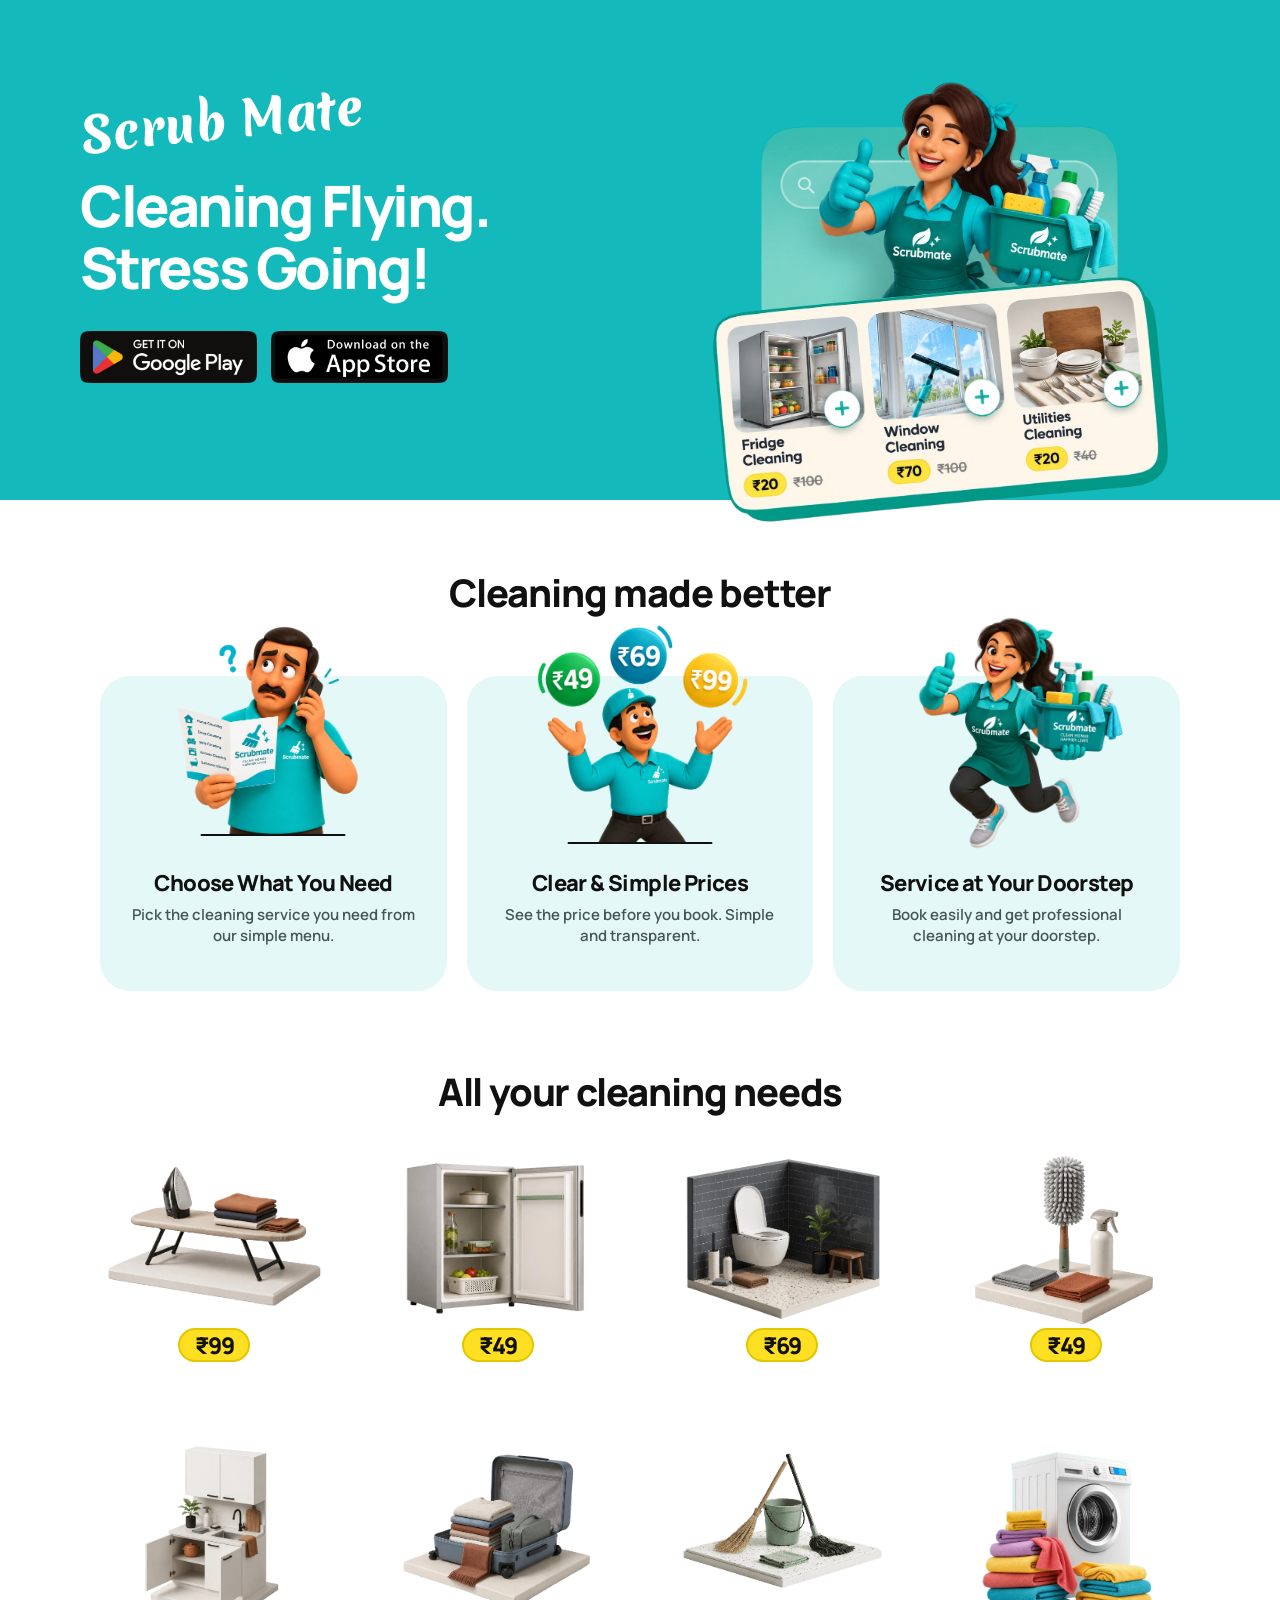
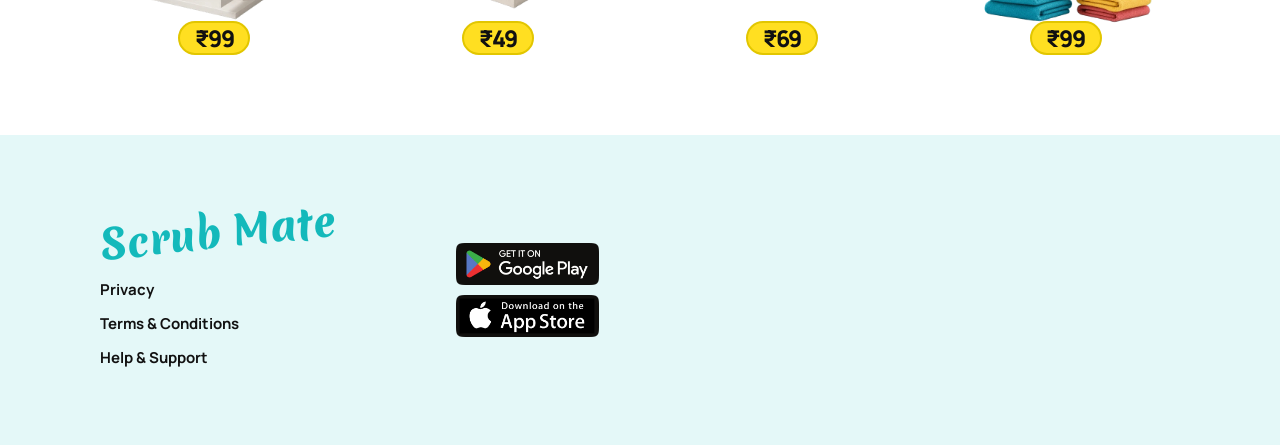
==== commit 0de98633: "Update index.html" ====
--- a/index.html
+++ b/index.html
@@ -457,10 +457,1049 @@
         white-space:nowrap;
     }
 }
-
+/* =========================
+   ALL CLEANING NEEDS GRID
+========================= */
+
+.scrubNeedsGrid{
+    width:min(1080px, calc(100% - 40px));
+
+    margin:5px auto 80px;
+
+    display:grid;
+    grid-template-columns:repeat(4, 1fr);
+
+    column-gap:55px;
+    row-gap:75px;
+}
+
+
+/* =========================
+   EACH SERVICE
+========================= */
+
+.scrubNeedItem{
+    width:100%;
+
+    display:flex;
+    flex-direction:column;
+    align-items:center;
+    justify-content:flex-start;
+
+    position:relative;
+}
+
+
+/* =========================
+   IMAGE
+========================= */
+
+.scrubNeedImage{
+    width:100%;
+    height:190px;
+
+    display:flex;
+    align-items:flex-end;
+    justify-content:center;
+
+    position:relative;
+}
+
+
+.scrubNeedImage img{
+    display:block;
+
+    width:auto;
+    max-width:100%;
+    height:185px;
+
+    object-fit:contain;
+
+    position:relative;
+    z-index:1;
+}
+
+
+/* =========================
+   PRICE BADGE
+========================= */
+
+.scrubNeedPrice{
+    position:relative;
+    z-index:5;
+
+    /* IMAGE KI CLOSE */
+    margin-top:-6px;
+
+    /* COMPACT PRICE BOX */
+    min-width:72px;
+    height:34px;
+
+    padding:0 11px;
+
+    display:flex;
+    align-items:center;
+    justify-content:center;
+
+    background:#ffdf21;
+
+    border:2px solid #e2c600;
+
+    border-radius:18px;
+
+    color:#111;
+
+    font-family:"Manrope", sans-serif;
+
+    font-size:23px;
+    font-weight:900;
+
+    line-height:1;
+
+    letter-spacing:-1px;
+
+    box-sizing:border-box;
+}
+
+
+/* =========================
+   TABLET
+========================= */
+
+@media(max-width:900px){
+
+    .scrubNeedsGrid{
+        width:calc(100% - 30px);
+
+        column-gap:28px;
+        row-gap:60px;
+    }
+
+
+    .scrubNeedImage{
+        height:165px;
+    }
+
+
+    .scrubNeedImage img{
+        height:160px;
+        max-width:100%;
+    }
+
+
+    .scrubNeedPrice{
+        margin-top:-5px;
+
+        min-width:65px;
+        height:31px;
+
+        padding:0 10px;
+
+        font-size:20px;
+
+        border-width:2px;
+        border-radius:16px;
+    }
+}
+
+
+/* =========================
+   MOBILE
+   MINIMUM 2 EACH ROW
+========================= */
+
+@media(max-width:700px){
+
+    .scrubNeedsGrid{
+        width:calc(100% - 24px);
+
+        margin:5px auto 55px;
+
+        grid-template-columns:repeat(2, minmax(0, 1fr));
+
+        column-gap:18px;
+        row-gap:48px;
+    }
+
+
+    .scrubNeedImage{
+        width:100%;
+        height:145px;
+    }
+
+
+    .scrubNeedImage img{
+        width:auto;
+        max-width:100%;
+        height:140px;
+
+        object-fit:contain;
+    }
+
+
+    .scrubNeedPrice{
+        margin-top:-5px;
+
+        min-width:60px;
+        height:29px;
+
+        padding:0 9px;
+
+        border-width:1.5px;
+        border-radius:15px;
+
+        font-size:18px;
+
+        line-height:1;
+
+        letter-spacing:-0.7px;
+    }
+}
+
+
+/* =========================
+   SMALL MOBILE
+   STILL 2 EACH ROW
+========================= */
+
+@media(max-width:390px){
+
+    .scrubNeedsGrid{
+        width:calc(100% - 18px);
+
+        grid-template-columns:repeat(2, minmax(0, 1fr));
+
+        column-gap:10px;
+        row-gap:42px;
+    }
+
+
+    .scrubNeedImage{
+        height:130px;
+    }
+
+
+    .scrubNeedImage img{
+        max-width:100%;
+        height:126px;
+    }
+
+
+    .scrubNeedPrice{
+        margin-top:-4px;
+
+        min-width:56px;
+        height:27px;
+
+        padding:0 8px;
+
+        border-width:1.5px;
+        border-radius:14px;
+
+        font-size:17px;
+
+        line-height:1;
+
+        letter-spacing:-0.5px;
+    }
+}
+/* =========================
+   SCRUB MATE BENEFITS
+========================= */
+
+.scrubBenefits{
+    width:min(1080px, calc(100% - 40px));
+    margin:25px auto 70px;
+
+    display:grid;
+    grid-template-columns:repeat(3, 1fr);
+    gap:20px;
+}
+
+
+/* =========================
+   CARD
+========================= */
+
+.scrubBenefitCard{
+    width:100%;
+    min-width:0;
+    min-height:315px;
+
+    background:#e4f8f8;
+
+    border-radius:30px;
+
+    display:flex;
+    flex-direction:column;
+
+    position:relative;
+    overflow:visible;
+}
+
+
+/* =========================
+   IMAGE
+========================= */
+
+.scrubBenefitImage{
+    width:100%;
+    height:190px;
+
+    display:flex;
+    align-items:flex-end;
+    justify-content:center;
+
+    position:relative;
+}
+
+
+.scrubBenefitImage img{
+    display:block;
+
+    width:auto;
+    max-width:94%;
+    height:230px;
+
+    object-fit:contain;
+
+    transform:translateY(-22px);
+
+    position:relative;
+
+    /* IMAGE BELOW LINE */
+    z-index:2;
+}
+
+
+/* =========================
+   BLACK LINE
+   CARD 1 + CARD 2 ONLY
+========================= */
+
+.scrubImageLine{
+    position:absolute;
+
+    left:50%;
+    bottom:22px;
+
+    transform:translateX(-50%);
+
+    width:145px;
+    height:1.5px;
+
+    background:#111;
+
+    border-radius:20px;
+
+    /* ABOVE IMAGE / WHITE GAP */
+    z-index:5;
+
+    pointer-events:none;
+}
+
+
+/* =========================
+   FIRST CARD LINE ONLY
+   LITTLE MORE UP
+========================= */
+
+.scrubBenefitCard:first-child .scrubImageLine{
+    bottom:30px;
+}
+
+
+/* =========================
+   THIRD IMAGE ONLY
+========================= */
+
+.scrubDoorstepCard .scrubBenefitImage img{
+    height:250px;
+    max-width:98%;
+
+    /* BIGGER + LOWER */
+    transform:translateY(-8px);
+
+    position:relative;
+    z-index:2;
+}
+
+
+/* =========================
+   CONTENT
+========================= */
+
+.scrubBenefitContent{
+    width:100%;
+
+    padding:5px 22px 16px;
+
+    text-align:center;
+}
+
+
+.scrubBenefitContent h3{
+    margin:0 auto 8px;
+
+    color:#111;
+
+    font-size:22px;
+    font-weight:800;
+    line-height:1.15;
+
+    letter-spacing:-0.6px;
+}
+
+
+.scrubBenefitContent p{
+    max-width:285px;
+
+    margin:0 auto;
+
+    color:#475556;
+
+    font-size:15px;
+    font-weight:600;
+    line-height:1.4;
+}
+
+
+/* =========================
+   TABLET
+========================= */
+
+@media(max-width:900px){
+
+    .scrubBenefits{
+        width:calc(100% - 30px);
+        gap:16px;
+    }
+
+
+    .scrubBenefitCard{
+        min-height:305px;
+
+        border-radius:25px;
+    }
+
+
+    .scrubBenefitImage{
+        height:180px;
+    }
+
+
+    .scrubBenefitImage img{
+        max-width:94%;
+
+        height:215px;
+
+        transform:translateY(-20px);
+
+        position:relative;
+        z-index:2;
+    }
+
+
+    .scrubImageLine{
+        width:130px;
+
+        bottom:20px;
+
+        z-index:5;
+    }
+
+
+    /* FIRST CARD LINE ONLY */
+
+    .scrubBenefitCard:first-child .scrubImageLine{
+        bottom:28px;
+    }
+
+
+    /* THIRD IMAGE */
+
+    .scrubDoorstepCard .scrubBenefitImage img{
+        height:235px;
+        max-width:98%;
+
+        transform:translateY(-7px);
+    }
+
+
+    .scrubBenefitContent{
+        padding:4px 18px 15px;
+    }
+
+
+    .scrubBenefitContent h3{
+        font-size:19px;
+
+        margin-bottom:7px;
+    }
+
+
+    .scrubBenefitContent p{
+        font-size:14px;
+
+        line-height:1.4;
+    }
+}
+
+
+/* =========================
+   MOBILE
+========================= */
+
+@media(max-width:700px){
+
+    .scrubBenefits{
+        width:calc(100% - 32px);
+
+        margin:30px auto 50px;
+
+        display:grid;
+        grid-template-columns:1fr;
+
+        /* CARDS / IMAGES DON'T MIX */
+        gap:65px;
+    }
+
+
+    .scrubBenefitCard{
+        width:100%;
+        max-width:390px;
+
+        min-height:310px;
+
+        margin:0 auto;
+
+        border-radius:26px;
+
+        background:#e4f8f8;
+
+        overflow:visible;
+    }
+
+
+    .scrubBenefitImage{
+        height:185px;
+
+        position:relative;
+    }
+
+
+    .scrubBenefitImage img{
+        width:auto;
+
+        max-width:95%;
+        height:225px;
+
+        object-fit:contain;
+
+        transform:translateY(-20px);
+
+        position:relative;
+        z-index:2;
+    }
+
+
+    /* =========================
+       BLACK LINE
+    ========================= */
+
+    .scrubImageLine{
+        width:140px;
+        height:1.5px;
+
+        bottom:21px;
+
+        background:#111;
+
+        z-index:5;
+    }
+
+
+    /* 1ST CARD LINE ONLY - MORE UP */
+
+    .scrubBenefitCard:first-child .scrubImageLine{
+        bottom:29px;
+    }
+
+
+    /* =========================
+       THIRD IMAGE
+       BIGGER + LOWER
+    ========================= */
+
+    .scrubDoorstepCard .scrubBenefitImage img{
+        height:250px;
+        max-width:100%;
+
+        transform:translateY(-5px);
+
+        position:relative;
+        z-index:2;
+    }
+
+
+    .scrubBenefitContent{
+        padding:4px 18px 15px;
+    }
+
+
+    .scrubBenefitContent h3{
+        margin:0 0 7px;
+
+        font-size:20px;
+        font-weight:800;
+        line-height:1.15;
+    }
+
+
+    .scrubBenefitContent p{
+        max-width:310px;
+
+        margin:0 auto;
+
+        font-size:14px;
+        font-weight:600;
+        line-height:1.4;
+    }
+}
+
+
+/* =========================
+   SMALL MOBILE
+========================= */
+
+@media(max-width:390px){
+
+    .scrubBenefits{
+        width:calc(100% - 26px);
+
+        gap:60px;
+    }
+
+
+    .scrubBenefitCard{
+        min-height:300px;
+
+        border-radius:24px;
+    }
+
+
+    .scrubBenefitImage{
+        height:180px;
+    }
+
+
+    .scrubBenefitImage img{
+        max-width:96%;
+
+        height:218px;
+
+        transform:translateY(-19px);
+
+        position:relative;
+        z-index:2;
+    }
+
+
+    .scrubImageLine{
+        width:125px;
+
+        bottom:20px;
+
+        z-index:5;
+    }
+
+
+    /* 1ST CARD LINE ONLY - MORE UP */
+
+    .scrubBenefitCard:first-child .scrubImageLine{
+        bottom:28px;
+    }
+
+
+    /* =========================
+       THIRD IMAGE
+    ========================= */
+
+    .scrubDoorstepCard .scrubBenefitImage img{
+        height:242px;
+        max-width:100%;
+
+        transform:translateY(-4px);
+
+        position:relative;
+        z-index:2;
+    }
+
+
+    .scrubBenefitContent{
+        padding:3px 15px 14px;
+    }
+
+
+    .scrubBenefitContent h3{
+        font-size:19px;
+
+        margin-bottom:6px;
+    }
+
+
+    .scrubBenefitContent p{
+        font-size:13.5px;
+
+        line-height:1.4;
+    }
+}
+.scrubNeedsSection{
+    width:100%;
+    padding:8px 15px 25px;
+    background:#fff;
+    text-align:center;
+}
+
+.scrubNeedsSection h2{
+    margin:0;
+    color:#111;
+    font-family:"Manrope", sans-serif;
+    font-size:38px;
+    font-weight:800;
+    line-height:1.2;
+    letter-spacing:-1.2px;
+    white-space:nowrap;
+}
+
+@media(max-width:700px){
+
+    .scrubNeedsSection{
+        padding:6px 10px 22px;
+    }
+
+    .scrubNeedsSection h2{
+        font-size:25px;
+        letter-spacing:-0.6px;
+    }
+}
+
+@media(max-width:390px){
+
+    .scrubNeedsSection{
+        padding:5px 8px 20px;
+    }
+
+    .scrubNeedsSection h2{
+        font-size:23px;
+        letter-spacing:-0.5px;
+    }
+}
+
+/* =========================
+   SCRUB MATE FOOTER
+========================= */
+
+.scrubFooter{
+    width:100%;
+
+    /* SCRUB MATE LIGHT COLOR */
+    background:#e4f8f8;
+
+    margin:0;
+    padding:0;
+}
+
+
+.scrubFooterInner{
+    width:min(1080px, calc(100% - 40px));
+
+    min-height:310px;
+
+    margin:0 auto;
+
+    padding:60px 0;
+
+    display:flex;
+    align-items:center;
+
+    gap:120px;
+}
+
+
+/* =========================
+   LEFT SIDE
+========================= */
+
+.scrubFooterLeft{
+    display:flex;
+    flex-direction:column;
+
+    align-items:flex-start;
+}
+
+
+/* =========================
+   LOGO
+========================= */
+
+.scrubFooterLogo{
+    display:inline-block;
+
+    margin-bottom:28px;
+
+    font-family:"Merienda", cursive;
+
+    font-size:40px;
+    font-weight:800;
+
+    line-height:1;
+
+    color:#14b9bb;
+
+    transform:rotate(-6deg);
+    transform-origin:center;
+}
+
+
+/* =========================
+   LINKS
+========================= */
+
+.scrubFooterLinks{
+    display:flex;
+    flex-direction:column;
+
+    align-items:flex-start;
+
+    gap:16px;
+}
+
+
+.scrubFooterLinks a{
+    color:#111;
+
+    text-decoration:none;
+
+    font-family:"Manrope", sans-serif;
+
+    font-size:15px;
+    font-weight:700;
+
+    line-height:1.2;
+}
+
+
+.scrubFooterLinks a:hover{
+    color:#079fa2;
+}
+
+
+/* =========================
+   STORE BUTTONS
+========================= */
+
+.scrubFooterStores{
+    display:flex;
+    flex-direction:column;
+
+    align-items:flex-start;
+
+    gap:10px;
+}
+
+
+.scrubFooterStores a{
+    display:block;
+
+    text-decoration:none;
+}
+
+
+.scrubFooterStores img{
+    display:block;
+
+    width:auto;
+    height:42px;
+
+    object-fit:contain;
+}
+
+
+/* =========================
+   TABLET
+========================= */
+
+@media(max-width:900px){
+
+    .scrubFooterInner{
+        width:calc(100% - 40px);
+
+        gap:80px;
+
+        min-height:280px;
+
+        padding:50px 0;
+    }
+
+
+    .scrubFooterLogo{
+        font-size:36px;
+
+        margin-bottom:25px;
+    }
+
+
+    .scrubFooterLinks{
+        gap:14px;
+    }
+
+
+    .scrubFooterLinks a{
+        font-size:14px;
+    }
+
+
+    .scrubFooterStores img{
+        height:40px;
+    }
+}
+
+
+/* =========================
+   MOBILE
+========================= */
+
+@media(max-width:700px){
+
+    .scrubFooter{
+        background:#e4f8f8;
+    }
+
+
+    .scrubFooterInner{
+        width:100%;
+
+        min-height:240px;
+
+        margin:0;
+
+        padding:35px 18px 38px;
+
+        display:flex;
+        flex-direction:row;
+
+        align-items:flex-end;
+        justify-content:space-between;
+
+        gap:15px;
+    }
+
+
+    /* LEFT */
+
+    .scrubFooterLeft{
+        flex:1;
+
+        min-width:0;
+
+        align-items:flex-start;
+    }
+
+
+    /* LOGO */
+
+    .scrubFooterLogo{
+        margin:0 0 25px;
+
+        font-size:29px;
+
+        transform:rotate(-6deg);
+    }
+
+
+    /* LINKS */
+
+    .scrubFooterLinks{
+        gap:13px;
+    }
+
+
+    .scrubFooterLinks a{
+        font-size:12px;
+
+        font-weight:700;
+
+        white-space:nowrap;
+    }
+
+
+    /* STORE BADGES RIGHT */
+
+    .scrubFooterStores{
+        flex-shrink:0;
+
+        align-items:flex-end;
+
+        gap:8px;
+
+        padding-bottom:0;
+    }
+
+
+    .scrubFooterStores img{
+        width:auto;
+
+        height:37px;
+
+        object-fit:contain;
+    }
+}
+
+
+/* =========================
+   SMALL MOBILE
+========================= */
+
+@media(max-width:390px){
+
+    .scrubFooterInner{
+        min-height:225px;
+
+        padding:32px 15px 35px;
+
+        gap:10px;
+    }
+
+
+    .scrubFooterLogo{
+        font-size:27px;
+
+        margin-bottom:23px;
+    }
+
+
+    .scrubFooterLinks{
+        gap:12px;
+    }
+
+
+    .scrubFooterLinks a{
+        font-size:11px;
+    }
+
+
+    .scrubFooterStores{
+        gap:7px;
+    }
+
+
+    .scrubFooterStores img{
+        height:34px;
+    }
+}
 </style>
- <link rel="stylesheet" href="rights.css">
-  <link rel="stylesheet" href="norights.css">
+ 
 </head>
 
 <body>
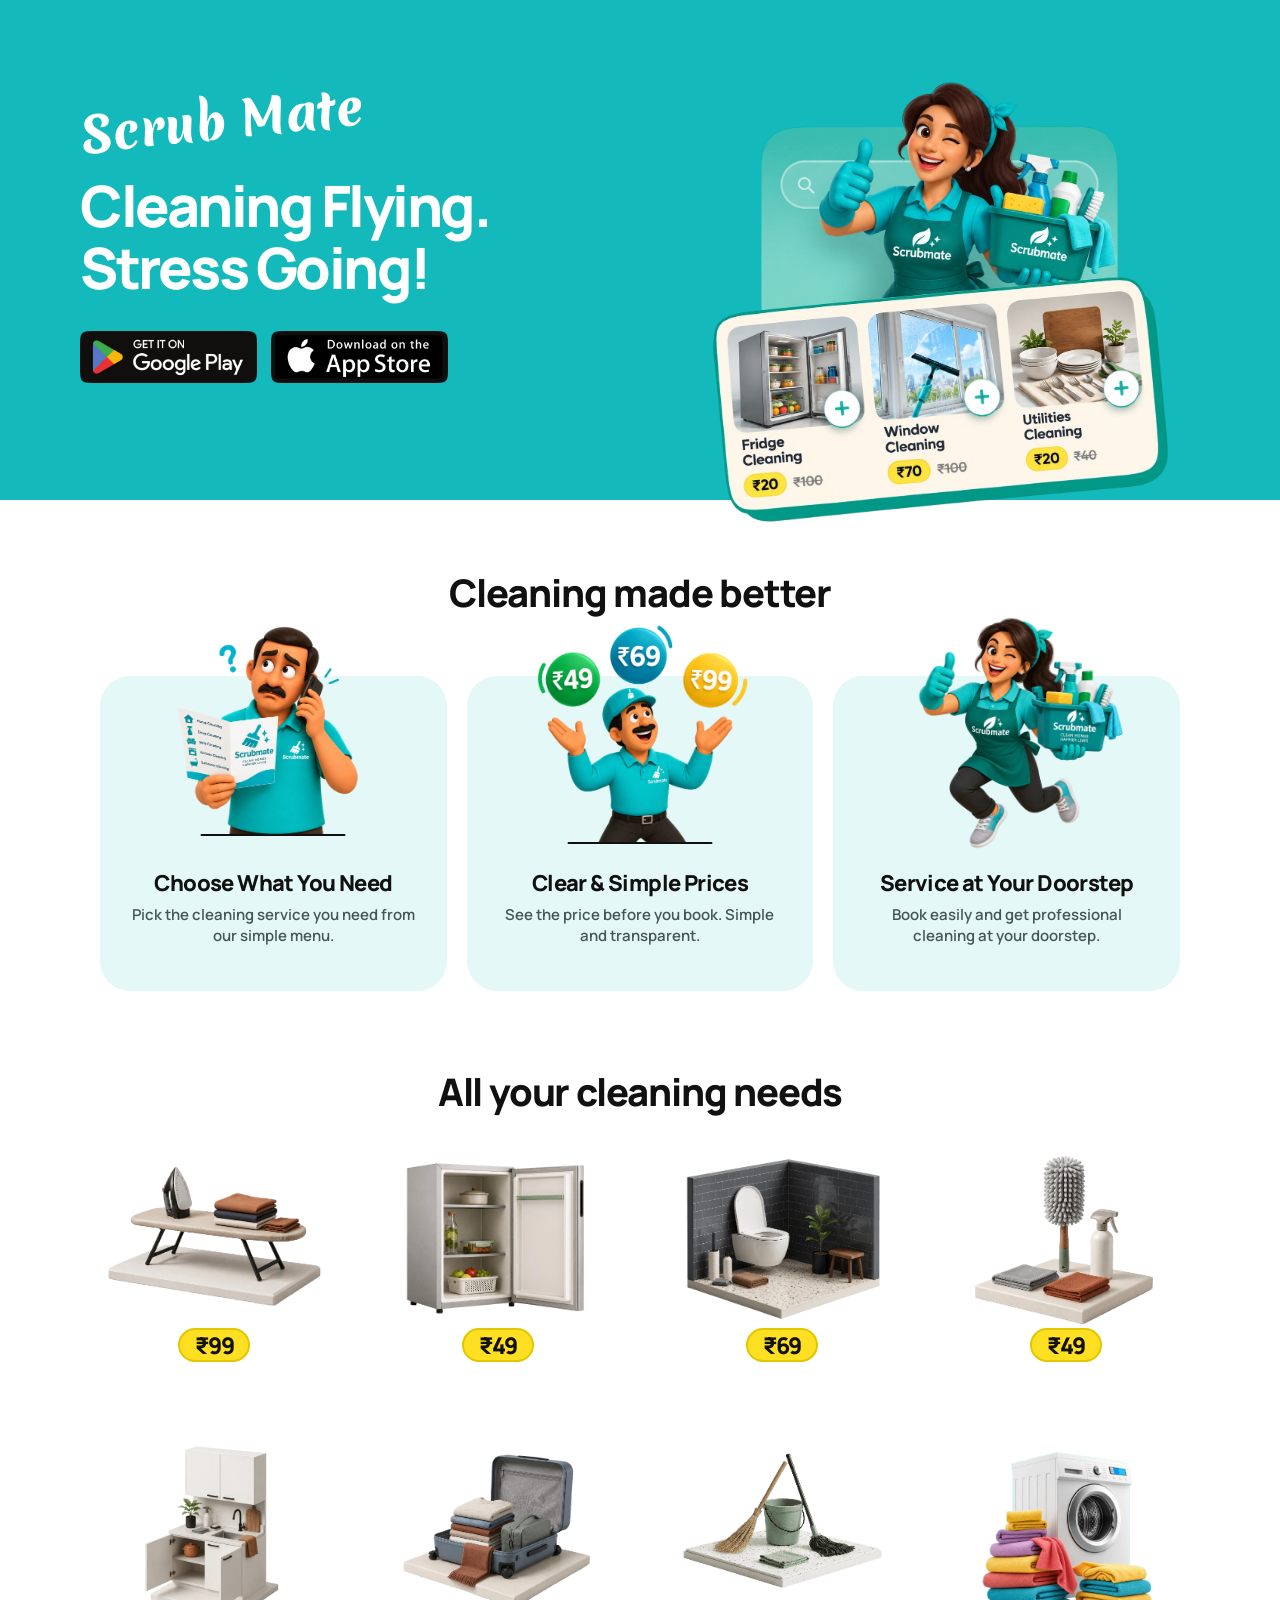
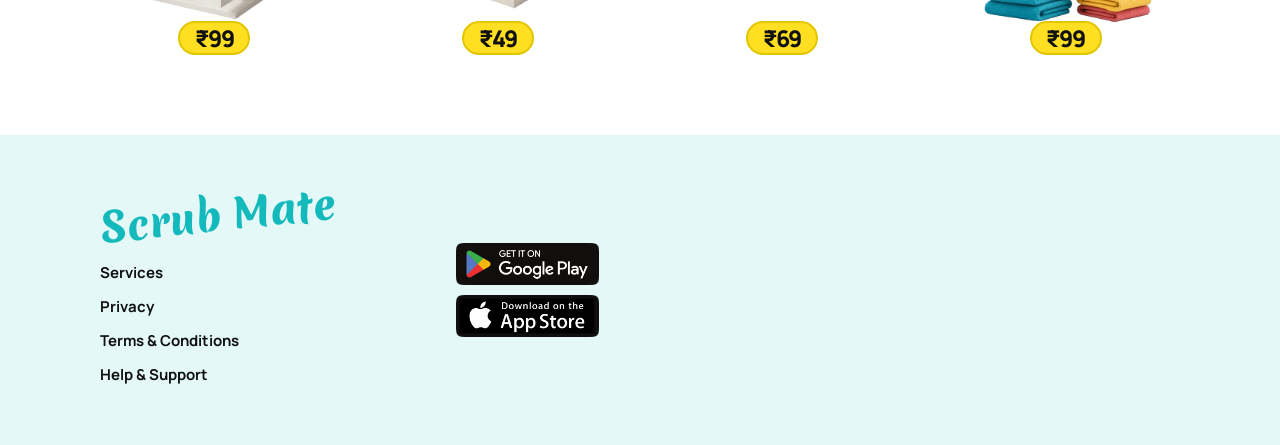
==== commit 91018640: "Update index.html" ====
--- a/index.html
+++ b/index.html
@@ -5,7 +5,7 @@
 <meta name="viewport" content="width=device-width, initial-scale=1.0">
 
 <title>Scrub Mate</title>
-
+<link rel="icon" type="image/png" href="logo.png">
 <link rel="preconnect" href="https://fonts.googleapis.com">
 <link rel="preconnect" href="https://fonts.gstatic.com" crossorigin>
 <link href="https://fonts.googleapis.com/css2?family=Manrope:wght@500;600;700;800&family=Merienda:wght@700;800&display=swap" rel="stylesheet">
@@ -1708,13 +1708,12 @@
             </div>
 
             <nav class="scrubFooterLinks">
-
-                <a href="#">Privacy</a>
-
-                <a href="#">Terms &amp; Conditions</a>
-
-                <a href="#">Help &amp; Support</a>
-
+ <a href="services.html">Services</a>
+               <a href="privacy.html">Privacy</a>
+
+    <a href="conditions.html">Terms &amp; Conditions</a>
+
+    <a href="help.html">Help &amp; Support</a>
             </nav>
 
         </div>
